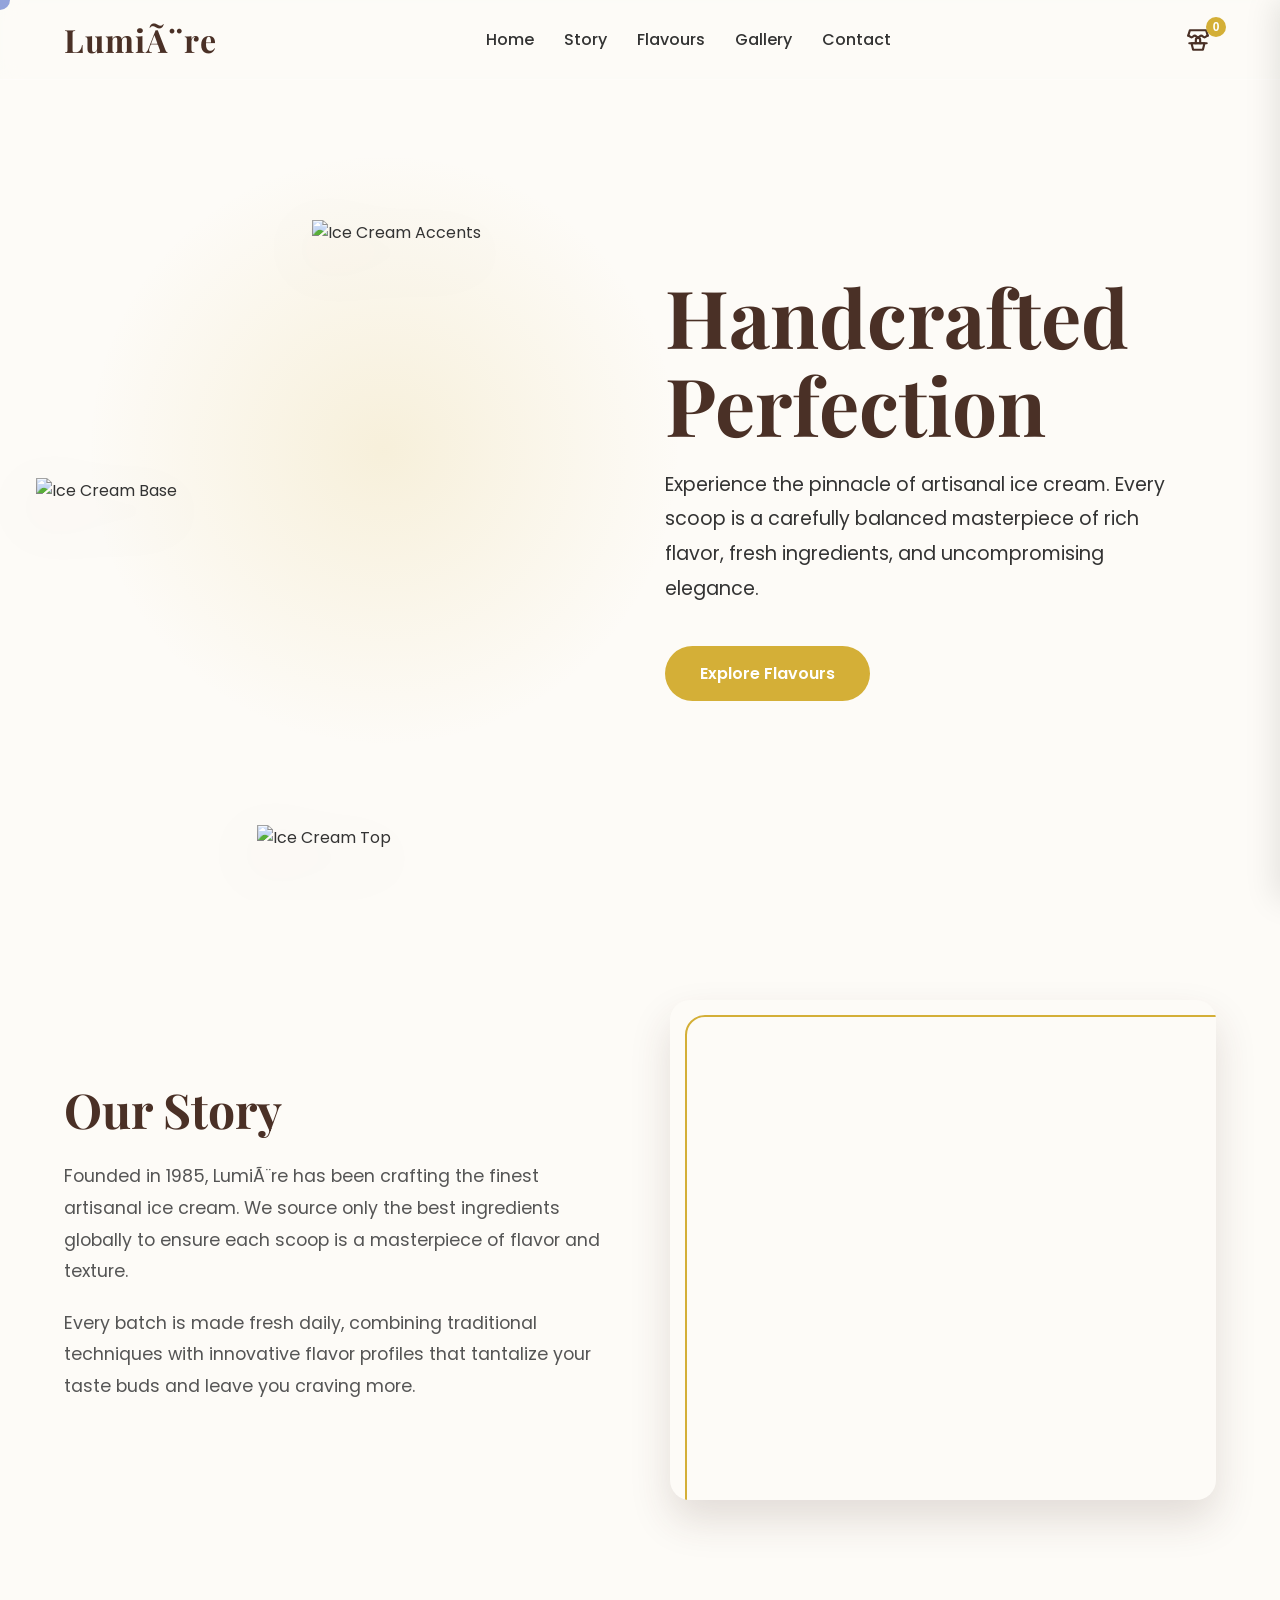
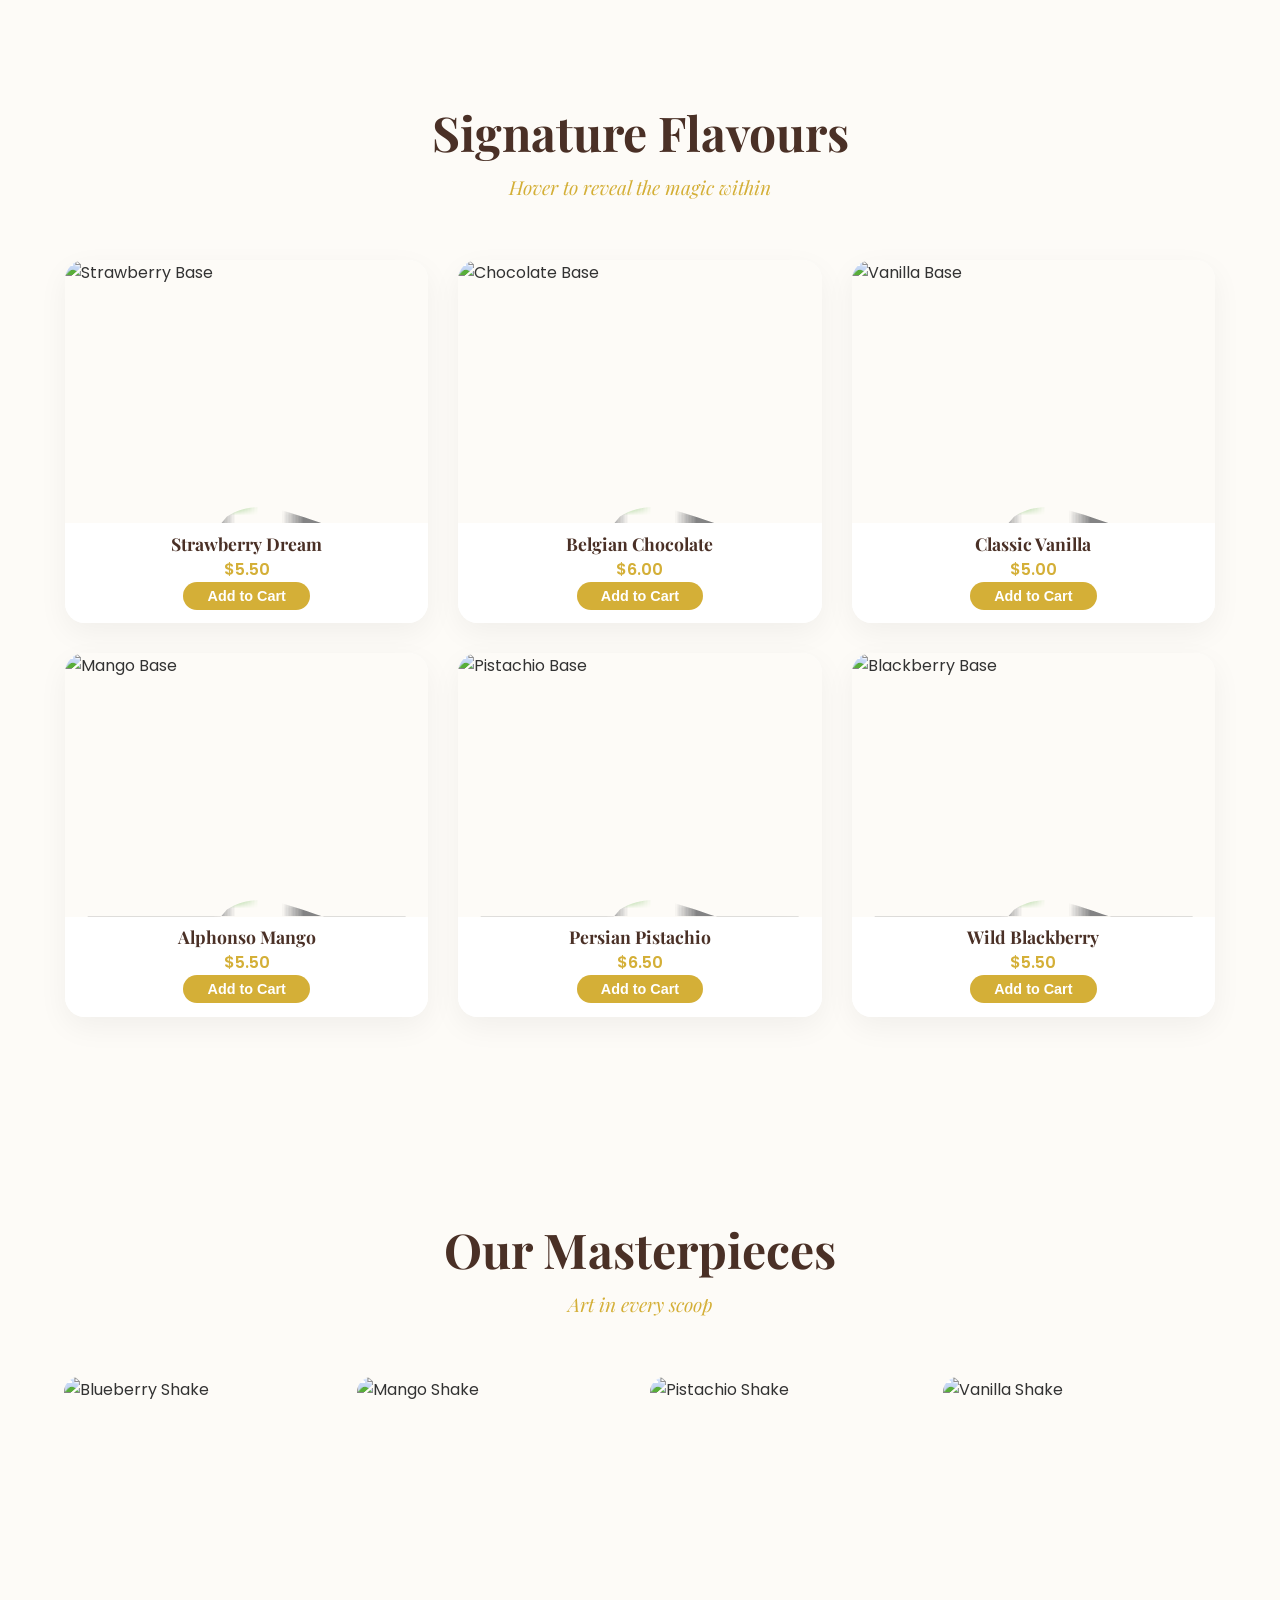
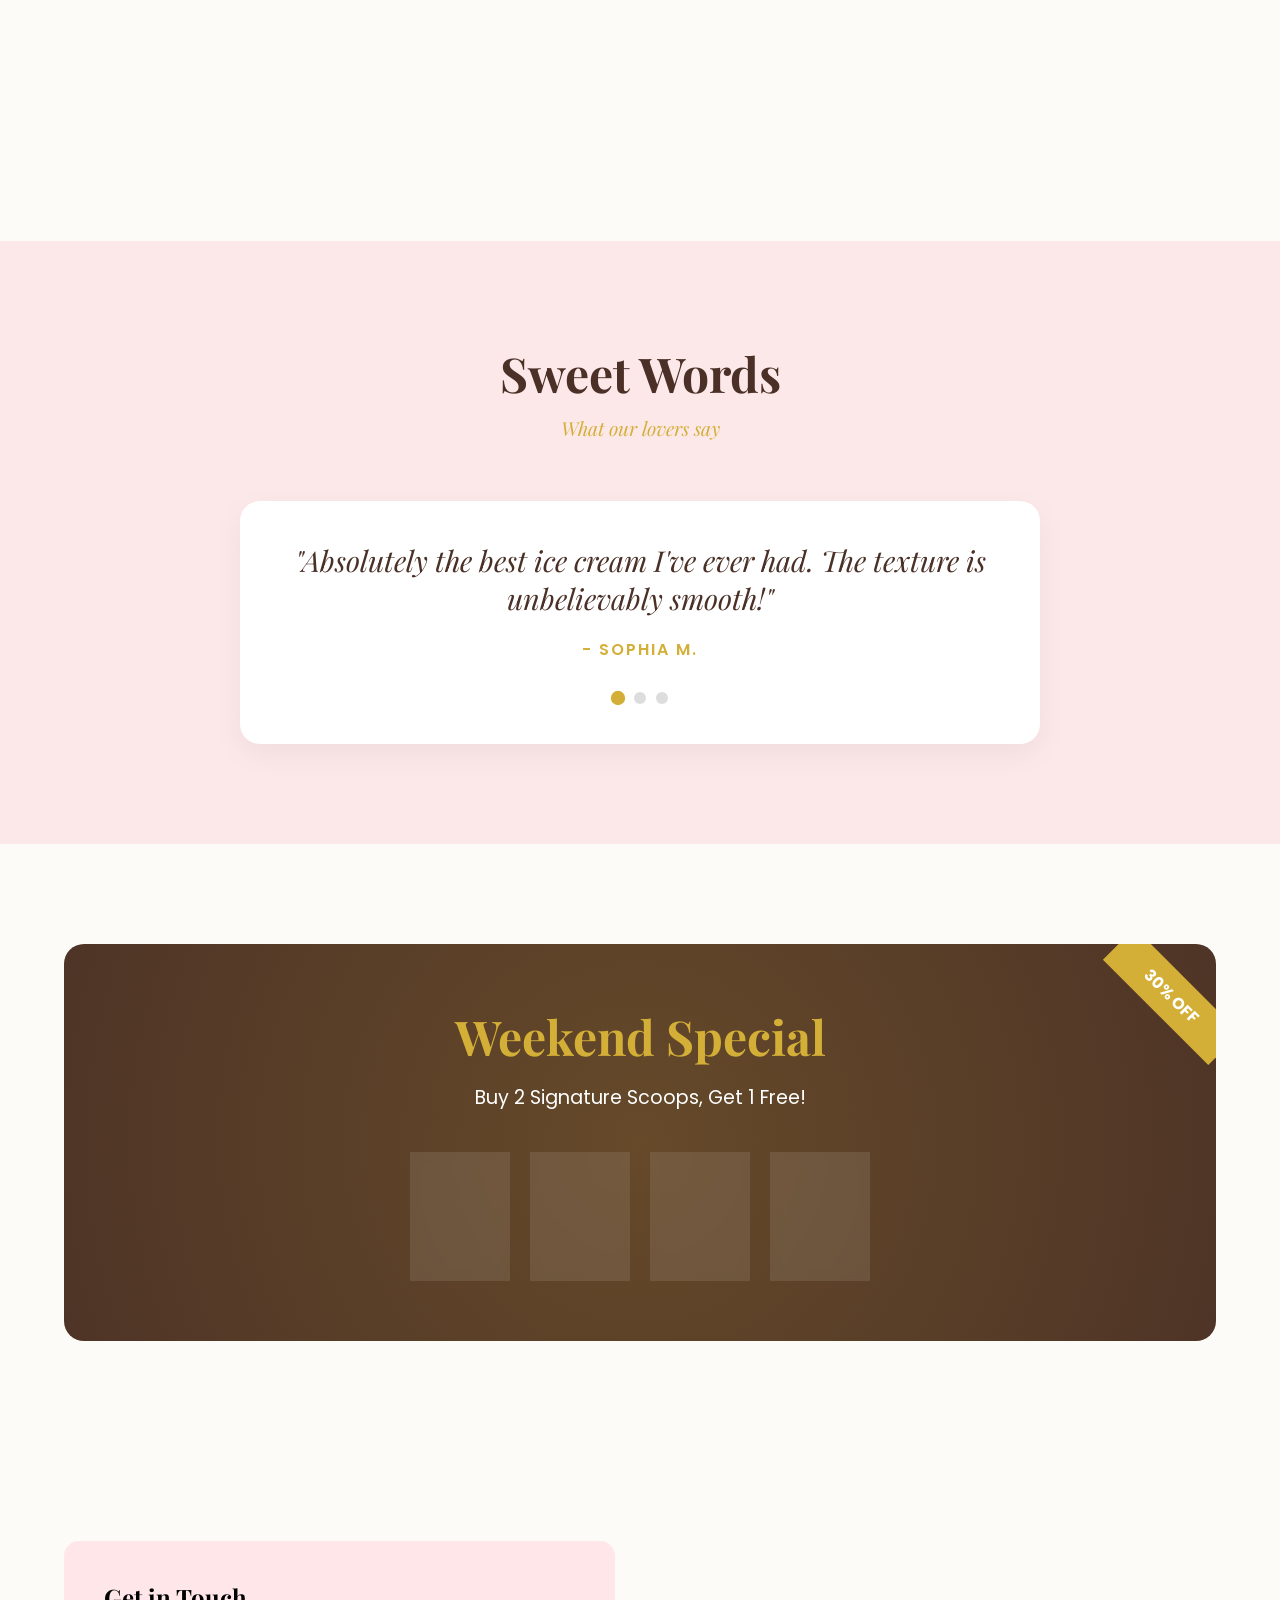
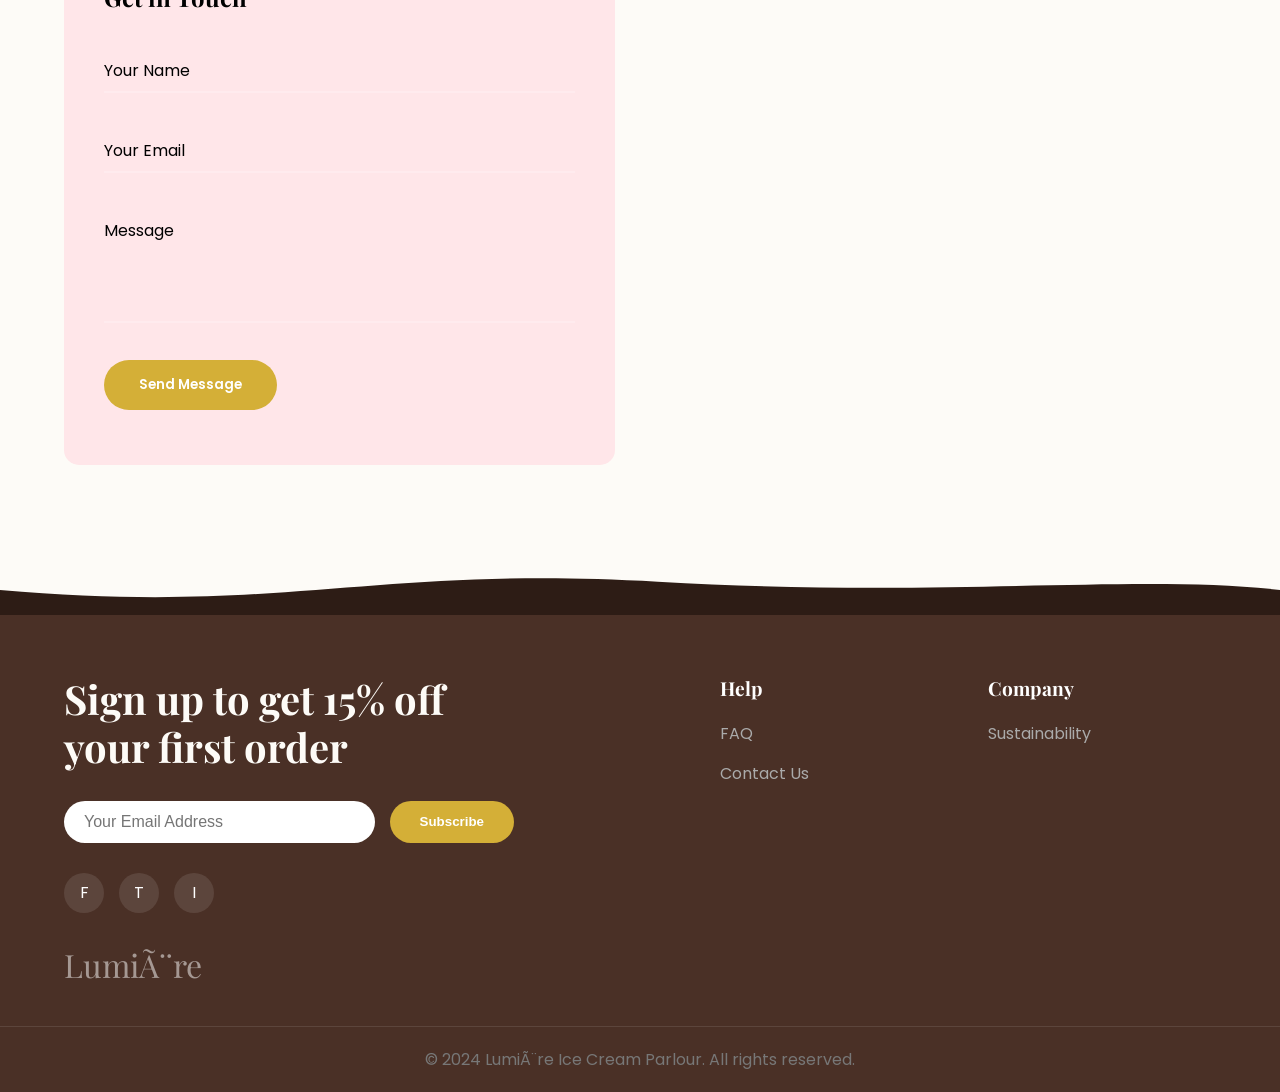
==== index.html @ 31ab2af2 "Initial commit" ====
<!DOCTYPE html>
<html lang="en">
<head>
    <meta charset="UTF-8">
    <meta name="viewport" content="width=device-width, initial-scale=1.0">
    <title>LumiÃ¨re | Premium Ice Cream Parlour</title>
    <meta name="description" content="Experience the luxury of handcrafted artisanal ice cream at LumiÃ¨re.">
    <!-- Google Fonts -->
    <link rel="preconnect" href="https://fonts.googleapis.com">
    <link rel="preconnect" href="https://fonts.gstatic.com" crossorigin>
    <link href="https://fonts.googleapis.com/css2?family=Playfair+Display:ital,wght@0,400;0,600;0,700;1,400&family=Poppins:wght@300;400;500;600&display=swap" rel="stylesheet">
    <!-- Main Stylesheet -->
    <link rel="stylesheet" href="style.css">
    <!-- Favicon -->
    <link rel="icon" type="image/jpeg" href="images/Vanilla_Flavour.jpg">
</head>
<body>
    <!-- Custom Cursor (Optional) -->
    <div id="cursor"></div>

    <!-- Preloader -->
    <div id="preloader">
        <div class="loader-content">
            <div class="scoop"></div>
            <div class="cone"></div>
            <h2 class="loader-text">LumiÃ¨re</h2>
        </div>
    </div>

    <!-- Scroll to Top Button -->
    <button id="scrollToTop" class="scroll-btn" aria-label="Scroll to top">â†‘</button>

    <!-- Navigation -->
    <nav id="navbar" class="glass-nav">
        <div class="nav-container">
            <a href="#" class="logo">LumiÃ¨re</a>
            <ul class="nav-links">
                <li><a href="index.html#hero">Home</a></li>
                <li><a href="index.html#about">Story</a></li>
                <li><a href="index.html#menu">Flavours</a></li>
                <li><a href="index.html#gallery">Gallery</a></li>
                <li><a href="index.html#contact">Contact</a></li>
            </ul>
            <div class="nav-actions">
                <button id="cartToggle" class="cart-btn">
                    <svg viewBox="0 0 24 24" fill="none" stroke="currentColor" stroke-width="2" stroke-linecap="round" stroke-linejoin="round">
                        <path d="M3 8l1.5-5h15l1.5 5"></path>
                        <path d="M3 8c1.5 0 1.5 1.5 3 1.5s1.5-1.5 3-1.5s1.5 1.5 3 1.5s1.5-1.5 3-1.5s1.5 1.5 3 1.5s1.5-1.5 3-1.5"></path>
                        <path d="M6 15h12l-1.5 6H7.5L6 15z"></path>
                        <path d="M4 15h16"></path>
                        <path d="M10 15v-3c0-1.1.9-2 2-2s2 .9 2 2v3"></path>
                    </svg>
                    <span id="cartCount">0</span>
                </button>
            </div>
            
            <div class="menu-toggle" id="mobile-menu">
                <span class="bar"></span>
                <span class="bar"></span>
                <span class="bar"></span>
            </div>
        </div>
    </nav>

    <!-- Hero Section -->
    <section id="hero" class="hero-split">
        <div class="hero-glow"></div>
        <div class="particles" id="particles"></div>
        <div class="container hero-container">
            <!-- Left Side: Visuals -->
            <div class="hero-visuals">
                <img src="images/bg1 (1).png" alt="Ice Cream Base" class="hero-img-1">
                <img src="images/bg6.png" alt="Ice Cream Accents" class="hero-img-2">
                <img src="images/bg5 (1).png" alt="Ice Cream Top" class="hero-img-3">

            </div>
            <!-- Right Side: Content -->
            <div class="hero-content-split">
                <h1 class="animate-text">Handcrafted<br>Perfection</h1>
                <p class="fade-up delay-1">Experience the pinnacle of artisanal ice cream. Every scoop is a carefully balanced masterpiece of rich flavor, fresh ingredients, and uncompromising elegance.</p>
                <a href="#menu" class="btn-primary ripple fade-up delay-2">Explore Flavours</a>
            </div>
        </div>
    </section>

    <!-- About Section -->
    <section id="about" class="section">
        <div class="container about-grid">
            <div class="about-text reveal-fade-up">
                <h2>Our Story</h2>
                <p>Founded in 1985, LumiÃ¨re has been crafting the finest artisanal ice cream. We source only the best ingredients globally to ensure each scoop is a masterpiece of flavor and texture.</p>
                <p>Every batch is made fresh daily, combining traditional techniques with innovative flavor profiles that tantalize your taste buds and leave you craving more.</p>
            </div>
            <div class="about-image-wrapper reveal-slide-right">
                <!-- Using Unsplash for placeholder -->
                <img src="https://images.unsplash.com/photo-1557142046-c704a3adf364?ixlib=rb-4.0.3&auto=format&fit=crop&w=800&q=80" alt="Ice cream making process" class="parallax-img">
            </div>
        </div>
    </section>

    <!-- Flavours/Menu Section -->
    <section id="menu" class="section bg-cream">
        <div class="container">
            <div class="section-header reveal-fade-up">
                <h2>Signature Flavours</h2>
                <p>Hover to reveal the magic within</p>
            </div>
            
            <div class="flavour-grid">
                <!-- Card 1 -->
                <div class="flavour-card reveal-fade-up" id="card1">
                    <div class="card-images">
                        <img src="images/strawberry_flavour.jpg" alt="Strawberry Base" class="img-base">
                        <div class="wave-layer">
                            <svg viewBox="0 0 314 314" preserveAspectRatio="none" xmlns="http://www.w3.org/2000/svg">
                                <defs>
                                    <clipPath id="waveClip1" clipPathUnits="userSpaceOnUse">
                                        <path class="wave-path"></path>
                                    </clipPath>
                                </defs>
                                <image href="images/strawberry_flavour_1.jpg" x="0" y="0" width="314" height="314" preserveAspectRatio="xMidYMid meet" clip-path="url(#waveClip1)" class="wave-image" />
                            </svg>
                        </div>
                    </div>
                    <div class="card-info">
                        <h3>Strawberry Dream</h3>
                        <span class="price">$5.50</span>
                        <button class="btn-cart add-to-cart-btn" data-name="Strawberry Dream" data-price="5.50" data-img="images/strawberry_flavour.jpg">Add to Cart</button>
                    </div>
                </div>

                <!-- Card 2 -->
                <div class="flavour-card reveal-fade-up delay-1" id="card2">
                    <div class="card-images">
                        <img src="images/chocolate_flavour.jpg" alt="Chocolate Base" class="img-base">
                        <div class="wave-layer">
                            <svg viewBox="0 0 314 314" preserveAspectRatio="none" xmlns="http://www.w3.org/2000/svg">
                                <defs>
                                    <clipPath id="waveClip2" clipPathUnits="userSpaceOnUse">
                                        <path class="wave-path"></path>
                                    </clipPath>
                                </defs>
                                <image href="images/chocolate_flavour_1.jpg" x="0" y="0" width="314" height="314" preserveAspectRatio="xMidYMid meet" clip-path="url(#waveClip2)" class="wave-image" />
                            </svg>
                        </div>
                    </div>
                    <div class="card-info">
                        <h3>Belgian Chocolate</h3>
                        <span class="price">$6.00</span>
                        <button class="btn-cart add-to-cart-btn" data-name="Belgian Chocolate" data-price="6.00" data-img="images/chocolate_flavour.jpg">Add to Cart</button>
                    </div>
                </div>

                <!-- Card 3 -->
                <div class="flavour-card reveal-fade-up delay-2" id="card3">
                    <div class="card-images">
                        <img src="images/vanilla_flavour.jpg" alt="Vanilla Base" class="img-base">
                        <div class="wave-layer">
                            <svg viewBox="0 0 314 314" preserveAspectRatio="none" xmlns="http://www.w3.org/2000/svg">
                                <defs>
                                    <clipPath id="waveClip3" clipPathUnits="userSpaceOnUse">
                                        <path class="wave-path"></path>
                                    </clipPath>
                                </defs>
                                <image href="images/vanilla_flavour_1.jpg" x="0" y="0" width="314" height="314" preserveAspectRatio="xMidYMid meet" clip-path="url(#waveClip3)" class="wave-image" />
                            </svg>
                        </div>
                    </div>
                    <div class="card-info">
                        <h3>Classic Vanilla</h3>
                        <span class="price">$5.00</span>
                        <button class="btn-cart add-to-cart-btn" data-name="Classic Vanilla" data-price="5.00" data-img="images/vanilla_flavour.jpg">Add to Cart</button>
                    </div>
                </div>

                <!-- Card 4 -->
                <div class="flavour-card reveal-fade-up" id="card4">
                    <div class="card-images">
                        <img src="images/mango_flavour.jpg" alt="Mango Base" class="img-base">
                        <div class="wave-layer">
                            <svg viewBox="0 0 314 314" preserveAspectRatio="none" xmlns="http://www.w3.org/2000/svg">
                                <defs>
                                    <clipPath id="waveClip4" clipPathUnits="userSpaceOnUse">
                                        <path class="wave-path"></path>
                                    </clipPath>
                                </defs>
                                <image href="images/Mango Flavour_1.jpg" x="0" y="0" width="314" height="314" preserveAspectRatio="xMidYMid meet" clip-path="url(#waveClip4)" class="wave-image" />
                            </svg>
                        </div>
                    </div>
                    <div class="card-info">
                        <h3>Alphonso Mango</h3>
                        <span class="price">$5.50</span>
                        <button class="btn-cart add-to-cart-btn" data-name="Alphonso Mango" data-price="5.50" data-img="images/mango_flavour.jpg">Add to Cart</button>
                    </div>
                </div>

                <!-- Card 5 -->
                <div class="flavour-card reveal-fade-up delay-1" id="card5">
                    <div class="card-images">
                        <img src="images/pista_flavour.jpg" alt="Pistachio Base" class="img-base">
                        <div class="wave-layer">
                            <svg viewBox="0 0 314 314" preserveAspectRatio="none" xmlns="http://www.w3.org/2000/svg">
                                <defs>
                                    <clipPath id="waveClip5" clipPathUnits="userSpaceOnUse">
                                        <path class="wave-path"></path>
                                    </clipPath>
                                </defs>
                                <image href="images/Pista_Flovour_2.jpg" x="0" y="0" width="314" height="314" preserveAspectRatio="xMidYMid meet" clip-path="url(#waveClip5)" class="wave-image" />
                            </svg>
                        </div>
                    </div>
                    <div class="card-info">
                        <h3>Persian Pistachio</h3>
                        <span class="price">$6.50</span>
                        <button class="btn-cart add-to-cart-btn" data-name="Persian Pistachio" data-price="6.50" data-img="Images/Pista_Flavour.jpg">Add to Cart</button>
                    </div>
                </div>

                <!-- Card 6 -->
                <div class="flavour-card reveal-fade-up delay-2" id="card6">
                    <div class="card-images">
                        <img src="images/Blackberry_Flavour.jpg" alt="Blackberry Base" class="img-base">
                        <div class="wave-layer">
                            <svg viewBox="0 0 314 314" preserveAspectRatio="none" xmlns="http://www.w3.org/2000/svg">
                                <defs>
                                    <clipPath id="waveClip6" clipPathUnits="userSpaceOnUse">
                                        <path class="wave-path"></path>
                                    </clipPath>
                                </defs>
                                <image href="images/Blackberry_Flavour_1.jpg" x="0" y="0" width="314" height="314" preserveAspectRatio="xMidYMid meet" clip-path="url(#waveClip6)" class="wave-image" />
                            </svg>
                        </div>
                    </div>
                    <div class="card-info">
                        <h3>Wild Blackberry</h3>
                        <span class="price">$5.50</span>
                        <button class="btn-cart add-to-cart-btn" data-name="Wild Blackberry" data-price="5.50" data-img="Images/Blackberry_Flavour.jpg">Add to Cart</button>
                    </div>
                </div>
            </div>
        </div>
    </section>

    <!-- Gallery Section -->
    <section id="gallery" class="section">
        <div class="container">
            <div class="section-header reveal-fade-up">
                <h2>Our Masterpieces</h2>
                <p>Art in every scoop</p>
            </div>
            <div class="gallery-masonry">
                <div class="gallery-item reveal-scale">
                    <img src="images/blueberry_shake.jpg" alt="Blueberry Shake">
                    <div class="overlay"><span>Blueberry Shake</span></div>
                </div>
                <div class="gallery-item reveal-scale delay-1">
                    <img src="images/mamngo_shake.jpg" alt="Mango Shake">
                    <div class="overlay"><span>Mango Shake</span></div>
                </div>
                <div class="gallery-item reveal-scale delay-2">
                    <img src="images/pista_shake.jpg" alt="Pistachio Shake">
                    <div class="overlay"><span>Pistachio Shake</span></div>
                </div>
                <div class="gallery-item reveal-scale">
                    <img src="images/vanilla_shake.jpg" alt="Vanilla Shake">
                    <div class="overlay"><span>Vanilla Shake</span></div>
                </div>
            </div>
        </div>
    </section>

    <!-- Testimonials Section -->
    <section id="testimonials" class="section bg-pink">
        <div class="container">
            <div class="section-header reveal-fade-up">
                <h2>Sweet Words</h2>
                <p>What our lovers say</p>
            </div>
            <div class="carousel-container reveal-fade-up">
                <div class="carousel-slide active">
                    <p class="quote">"Absolutely the best ice cream I've ever had. The texture is unbelievably smooth!"</p>
                    <span class="author">- Sophia M.</span>
                </div>
                <div class="carousel-slide">
                    <p class="quote">"The liquid wave effect on their flavors is just a hint of the magic in their taste."</p>
                    <span class="author">- James D.</span>
                </div>
                <div class="carousel-slide">
                    <p class="quote">"A luxurious experience from start to finish. Highly recommend the Belgian Chocolate."</p>
                    <span class="author">- Emily R.</span>
                </div>
                <!-- Carousel dots -->
                <div class="carousel-dots">
                    <span class="dot active" data-index="0"></span>
                    <span class="dot" data-index="1"></span>
                    <span class="dot" data-index="2"></span>
                </div>
            </div>
        </div>
    </section>

    <!-- Special Offers Section -->
    <section id="offers" class="section">
        <div class="container">
            <div class="offer-box reveal-scale">
                <div class="offer-content">
                    <h2>Weekend Special</h2>
                    <p>Buy 2 Signature Scoops, Get 1 Free!</p>
                    <div class="countdown" id="countdown">
                        <div class="time-box">
                            <span id="days">00</span>
                            <small>Days</small>
                        </div>
                        <div class="time-box">
                            <span id="hours">00</span>
                            <small>Hours</small>
                        </div>
                        <div class="time-box">
                            <span id="mins">00</span>
                            <small>Mins</small>
                        </div>
                        <div class="time-box">
                            <span id="secs">00</span>
                            <small>Secs</small>
                        </div>
                    </div>
                </div>
                <div class="offer-badge">
                    <span>30% OFF</span>
                </div>
            </div>
        </div>
    </section>

    <!-- Location / Contact Section -->
    <section id="contact" class="section bg-cream">
        <div class="container contact-grid">
            <div class="contact-form-wrapper reveal-slide-right">
                <h2>Get in Touch</h2>
                <form id="contactForm">
                    <div class="input-group">
                        <input type="text" id="name" required>
                        <label for="name">Your Name</label>
                    </div>
                    <div class="input-group">
                        <input type="email" id="email" required>
                        <label for="email">Your Email</label>
                    </div>
                    <div class="input-group">
                        <textarea id="message" required></textarea>
                        <label for="message">Message</label>
                    </div>
                    <button type="submit" class="btn-primary ripple">Send Message</button>
                    <p id="formMessage" class="form-msg"></p>
                </form>
            </div>
            <div class="map-wrapper reveal-slide-left">
                <iframe src="https://www.google.com/maps/embed?pb=!1m18!1m12!1m3!1d193595.15830869428!2d-74.119763973046!3d40.69766374874431!2m3!1f0!2f0!3f0!3m2!1i1024!2i768!4f13.1!3m3!1m2!1s0x89c24fa5d33f083b%3A0xc80b8f06e177fe62!2sNew%20York%2C%20NY%2C%20USA!5e0!3m2!1sen!2s!4v1680000000000!5m2!1sen!2s" width="100%" height="100%" style="border:0;" allowfullscreen="" loading="lazy" referrerpolicy="no-referrer-when-downgrade"></iframe>
            </div>
        </div>
    </section>

    <!-- Footer -->
    <footer class="bg-dark new-footer">
        <!-- SVG Wave -->
        <svg class="footer-wave" viewBox="0 0 1440 120" preserveAspectRatio="none">
            <path d="M0,60 C320,120 420,0 740,40 C1060,80 1280,20 1440,60 L1440,120 L0,120 Z" fill="#2d1c15"></path>
        </svg>
        <div class="container footer-grid-new">
            <div class="footer-left">
                <h2>Sign up to get 15% off<br>your first order</h2>
                <form class="footer-newsletter-new">
                    <input type="email" placeholder="Your Email Address" required>
                    <button type="submit">Subscribe</button>
                </form>
                <div class="social-icons">
                    <a href="#" class="social-icon">F</a>
                    <a href="#" class="social-icon">T</a>
                    <a href="#" class="social-icon">I</a>
                </div>
                <div class="brand-logo-footer">LumiÃ¨re</div>
            </div>
            
            <div class="footer-right">
                <div class="footer-links-col">
                    <h3>Help</h3>
                    <ul>
                        <li><a href="faq.html">FAQ</a></li>
                        <li><a href="index.html#contact">Contact Us</a></li>
                    </ul>
                </div>
                <div class="footer-links-col">
                    <h3>Company</h3>
                    <ul>
                        <li><a href="sustainability.html">Sustainability</a></li>

                    </ul>
                </div>
            </div>
        </div>
        <div class="footer-bottom">
            <p>&copy; 2024 LumiÃ¨re Ice Cream Parlour. All rights reserved.</p>
        </div>
    </footer>

    <!-- Slide-Out Cart -->
    <div class="cart-overlay" id="cartOverlay"></div>
    <div class="cart-sidebar" id="cartSidebar">
        <div class="cart-header">
            <h2>Your Cart</h2>
            <button class="close-cart" id="closeCart">&times;</button>
        </div>
        <div class="cart-items" id="cartItems">
            <!-- Items injected by JS -->
        </div>
        <div class="cart-footer">
            <div class="cart-total">Total: $<span id="cartTotal">0.00</span></div>
            <a href="#" class="btn-checkout-full">Proceed to Checkout</a>
        </div>
    </div>

    <!-- Main Script -->
    <script src="script.js"></script>
</body>
</html>
---- style.css ----
/* === CSS Variables (Theme) === */
:root {
    --primary: #FDFBF7; /* Pastel cream */
    --secondary: #FDE8E9; /* Soft pink */
    --accent: #D4AF37; /* Gold */
    --dark: #4A3026; /* Chocolate brown */
    --dark-light: #5C3D31;
    --text: #333333;
    
    --font-heading: 'Playfair Display', serif;
    --font-body: 'Poppins', sans-serif;
    
    --nav-height: 80px;
    --transition: all 0.3s cubic-bezier(0.25, 0.8, 0.25, 1);
    
    /* Liquid Wave Mask Image */
    --wave-mask: url('data:image/svg+xml;utf8,<svg viewBox="0 0 1000 2000" xmlns="http://www.w3.org/2000/svg"><path d="M0,2000 L1000,2000 L1000,1000 C 750,900 750,1100 500,1000 C 250,900 250,1100 0,1000 Z" fill="black"/></svg>');
}

/* === Reset & Base === */
* {
    margin: 0;
    padding: 0;
    box-sizing: border-box;
    cursor: none; /* For custom cursor */
}

html {
    scroll-behavior: smooth;
    font-size: 16px;
}

body {
    font-family: var(--font-body);
    color: var(--text);
    background-color: var(--primary);
    overflow-x: hidden;
}

h1, h2, h3, h4, h5, h6 {
    font-family: var(--font-heading);
    color: var(--dark);
    font-weight: 700;
}

a {
    text-decoration: none;
    color: inherit;
}

ul {
    list-style: none;
}

img {
    max-width: 100%;
    display: block;
}

.container {
    width: 90%;
    max-width: 1200px;
    margin: 0 auto;
}

.section {
    padding: 100px 0;
}

.bg-cream { background-color: var(--primary); }
.bg-pink { background-color: var(--secondary); }
.bg-dark { background-color: var(--dark); }
.text-light { color: var(--primary); }
.text-light h2, .text-light p { color: var(--primary); }

/* === Custom Cursor === */
#cursor {
    position: fixed;
    top: 0; left: 0;
    width: 20px; height: 20px;
    background-color: rgba(212, 175, 55, 0.5); /* Gold transparent */
    border-radius: 50%;
    pointer-events: none;
    transform: translate(-50%, -50%);
    z-index: 9999;
    transition: width 0.2s, height 0.2s, background-color 0.2s;
    mix-blend-mode: difference;
}
#cursor.hovered {
    width: 50px;
    height: 50px;
    background-color: rgba(253, 251, 247, 0.8);
}

/* === Preloader === */
#preloader {
    position: fixed;
    top: 0; left: 0;
    width: 100%; height: 100%;
    background-color: var(--primary);
    z-index: 10000;
    display: flex;
    justify-content: center;
    align-items: center;
    transition: opacity 0.6s ease;
}
.loader-content { text-align: center; }
.scoop {
    width: 60px; height: 60px;
    background: var(--secondary);
    border-radius: 50%;
    margin: 0 auto;
    animation: bounce 1s infinite alternate cubic-bezier(0.5, 0.05, 1, 0.5);
}
.cone {
    width: 0; height: 0;
    border-left: 30px solid transparent;
    border-right: 30px solid transparent;
    border-top: 60px solid var(--accent);
    margin: -10px auto 20px auto;
}
.loader-text {
    font-size: 2rem;
    color: var(--dark);
    letter-spacing: 2px;
}
@keyframes bounce {
    from { transform: translateY(0); }
    to { transform: translateY(-30px); }
}

/* === Navbar === */
.glass-nav {
    position: fixed;
    top: 0; left: 0; width: 100%;
    height: var(--nav-height);
    background: rgba(253, 251, 247, 0.7);
    backdrop-filter: blur(10px);
    -webkit-backdrop-filter: blur(10px);
    border-bottom: 1px solid rgba(255,255,255,0.3);
    z-index: 1000;
    transition: height 0.4s ease, background 0.4s ease;
}
.glass-nav.scrolled {
    height: 60px;
    background: rgba(253, 251, 247, 0.95);
    box-shadow: 0 5px 20px rgba(0,0,0,0.05);
}
.nav-container {
    width: 90%; max-width: 1200px; margin: 0 auto;
    display: flex; justify-content: space-between; align-items: center;
    height: 100%;
}
.logo {
    font-family: var(--font-heading);
    font-size: 2rem;
    font-weight: 700;
    color: var(--dark);
    letter-spacing: 1px;
}
.nav-links {
    display: flex; gap: 30px;
}
.nav-links li a {
    font-size: 1rem;
    font-weight: 500;
    position: relative;
    padding-bottom: 5px;
}
.nav-links li a::after {
    content: '';
    position: absolute;
    bottom: 0; left: 0; width: 0%; height: 2px;
    background-color: var(--accent);
    transition: width 0.3s ease;
}
.nav-links li a:hover::after { width: 100%; }

/* Mobile Menu */
.menu-toggle { display: none; flex-direction: column; gap: 5px; cursor: pointer; }
.menu-toggle .bar { width: 25px; height: 3px; background: var(--dark); transition: 0.3s; }

/* === Scroll To Top === */
.scroll-btn {
    position: fixed; bottom: 30px; right: 30px;
    width: 50px; height: 50px;
    border-radius: 50%;
    background: var(--accent);
    color: white;
    border: none; font-size: 1.5rem;
    box-shadow: 0 4px 15px rgba(0,0,0,0.2);
    z-index: 999;
    opacity: 0; pointer-events: none;
    transform: translateY(20px);
    transition: var(--transition);
}
.scroll-btn.visible {
    opacity: 1; pointer-events: auto; transform: translateY(0);
}
.scroll-btn:hover { background: var(--dark); transform: translateY(-5px); }

/* === Button === */
.btn-primary {
    display: inline-block;
    padding: 15px 35px;
    background-color: var(--accent);
    color: #fff;
    font-weight: 600;
    border-radius: 30px;
    position: relative;
    overflow: hidden;
    transition: background 0.3s ease;
    border: none;
    font-family: var(--font-body);
}
.btn-primary:hover { background-color: var(--dark); }
.ripple {
    position: relative; overflow: hidden;
}
.ripple::after {
    content: "";
    display: block; position: absolute;
    width: 100%; height: 100%; top: 0; left: 0;
    pointer-events: none;
    background-image: radial-gradient(circle, #fff 10%, transparent 10.01%);
    background-repeat: no-repeat;
    background-position: 50%;
    transform: scale(10, 10);
    opacity: 0;
    transition: transform .5s, opacity 1s;
}
.ripple:active::after { transform: scale(0, 0); opacity: .3; transition: 0s; }

/* === Hero Split Section === */
.hero-split {
    min-height: 100vh;
    display: flex;
    align-items: center;
    position: relative;
    background: var(--primary);
    overflow: hidden;
    padding-top: var(--nav-height);
}
.hero-glow {
    position: absolute;
    top: 50%; left: 30%;
    width: 600px; height: 600px;
    background: radial-gradient(circle, rgba(212, 175, 55, 0.15) 0%, transparent 70%);
    transform: translate(-50%, -50%);
    z-index: 1;
    pointer-events: none;
}
.hero-container {
    display: grid;
    grid-template-columns: 1fr 1fr;
    gap: 50px;
    align-items: center;
    position: relative;
    z-index: 3;
}
.hero-visuals {
    position: relative;
    height: 600px;
    display: flex;
    align-items: center;
    justify-content: center;
}
.hero-img-1, .hero-img-2, .hero-img-3 {
    position: absolute;
    max-width: 100%;
    max-height: 100%;
    object-fit: contain;
    filter: drop-shadow(0 20px 30px rgba(74, 48, 38, 0.15));
}
.hero-img-1 {
    width: 60%;
    left: -5%;
    z-index: 2;
    animation: slide-in-left 1.5s cubic-bezier(0.2, 0.8, 0.2, 1) forwards;
}
.hero-img-2 {
    width: 50%;
    right: 5%;
    top: 5%;
    z-index: 1;
    animation: slide-in-right 1.5s cubic-bezier(0.2, 0.8, 0.2, 1) forwards;
}
.hero-img-3 {
    width: 45%;
    left: 35%;
    bottom: -10%;
    z-index: 3;
    animation: slide-in-bottom 1.5s cubic-bezier(0.2, 0.8, 0.2, 1) forwards;
}
.hero-badge {
    position: absolute;
    bottom: 50px;
    right: 50px;
    width: 140px;
    height: 140px;
    z-index: 4;
    animation: rotate-badge 15s linear infinite;
}
.hero-content-split {
    max-width: 600px;
    padding-right: 20px;
}
.hero-content-split h1 {
    font-size: 5rem;
    color: var(--dark);
    line-height: 1.1;
    margin-bottom: 20px;
}
.hero-content-split p {
    font-size: 1.2rem;
    color: var(--text);
    margin-bottom: 40px;
    line-height: 1.8;
}
@keyframes slide-in-left {
    from { opacity: 0; transform: translateX(-100px); }
    to { opacity: 1; transform: translateX(0); }
}
@keyframes slide-in-right {
    from { opacity: 0; transform: translateX(100px); }
    to { opacity: 1; transform: translateX(0); }
}
@keyframes slide-in-bottom {
    from { opacity: 0; transform: translateY(100px); }
    to { opacity: 1; transform: translateY(0); }
}
@keyframes rotate-badge {
    from { transform: rotate(0deg); }
    to { transform: rotate(360deg); }
}

/* === About Section === */
.about-grid {
    display: grid;
    grid-template-columns: 1fr 1fr;
    gap: 60px;
    align-items: center;
}
.about-image-wrapper {
    position: relative;
    border-radius: 20px;
    overflow: hidden;
    box-shadow: 0 20px 40px rgba(74,48,38,0.15);
}
.about-image-wrapper::after {
    content: ''; position: absolute; top: 0; left: 0; width: 100%; height: 100%;
    border: 2px solid var(--accent); border-radius: 20px;
    transform: translate(15px, 15px); pointer-events: none;
    z-index: -1;
}
.parallax-img {
    width: 100%; height: 500px; object-fit: cover;
    transition: transform 0.5s ease-out;
}
.about-text h2 {
    font-size: 3rem; margin-bottom: 20px; color: var(--dark);
}
.about-text p {
    font-size: 1.1rem; line-height: 1.8; margin-bottom: 20px; color: #555;
}

/* === Section Header === */
.section-header {
    text-align: center; margin-bottom: 60px;
}
.section-header h2 { font-size: 3rem; margin-bottom: 10px; }
.section-header p { font-size: 1.2rem; color: var(--accent); font-family: var(--font-heading); font-style: italic; }

/* === FLAVOURS CARDS (THE WAVE EFFECT) === */
.flavour-grid {
    display: grid;
    grid-template-columns: repeat(3, 1fr);
    gap: 30px;
    max-width: 1150px;
    margin: 0 auto;
}
.flavour-card {
    background: #fff;
    border-radius: 20px;
    overflow: hidden;
    box-shadow: 0 10px 30px rgba(0,0,0,0.05);
    transition: var(--transition);
    position: relative;
    cursor: pointer;
    aspect-ratio: 1 / 1;
    display: flex;
    flex-direction: column;
}
.flavour-card:hover, .flavour-card.wave-active {
    transform: translateY(-10px);
    box-shadow: 0 20px 40px rgba(0,0,0,0.12);
}
.card-images {
    position: relative;
    width: 100%; 
    flex: 1;
    overflow: hidden;
    background: #fdfbf7; /* Optional: matches cream background so there's no harsh borders if image doesn't fill completely */
}
.img-base, .img-hover {
    width: 100%; height: 100%;
    object-fit: contain;
    position: absolute;
    top: 0; left: 0;
    transition: opacity 0.8s ease;
}
.flavour-card:hover .img-base, .flavour-card.wave-active .img-base {
    opacity: 0;
}
.wave-layer {
    position: absolute;
    inset: 0;
    z-index: 2;
    pointer-events: none;
}
.wave-layer svg {
    width: 100%;
    height: 100%;
    display: block;
}
.wave-image {
    width: 314px;
    height: 314px;
    display: block;
}

/* Shimmer overlay */
.shimmer {
    position: absolute; top: 0; left: -100%; width: 50%; height: 100%;
    background: linear-gradient(to right, transparent, rgba(255,255,255,0.4), transparent);
    transform: skewX(-20deg);
    z-index: 3;
}
.flavour-card:hover .shimmer, .flavour-card.wave-active .shimmer {
    animation: shimmer-slide 1s ease-in-out forwards;
}
@keyframes shimmer-slide {
    0% { left: -100%; }
    100% { left: 200%; }
}

.card-info {
    padding: 10px; text-align: center;
    position: relative; z-index: 4;
    background: #fff;
    height: 100px;
    display: flex;
    flex-direction: column;
    justify-content: center;
    align-items: center;
}
.card-info h3 { 
    font-size: 1.1rem; 
    margin-bottom: 2px; 
}
.card-info .price {
    font-size: 1rem; color: var(--accent); font-weight: 600;
    display: inline-block;
    margin-bottom: 5px;
}
.card-info .btn-cart {
    width: fit-content;
    padding: 6px 24px;
    margin: 0 auto;
    font-size: 0.9rem;
    transform: translateY(-5px);
}

/* === Gallery Section === */
.gallery-masonry {
    display: grid;
    grid-template-columns: repeat(4, 1fr);
    gap: 20px;
}
.gallery-item {
    position: relative; overflow: hidden; border-radius: 15px;
    aspect-ratio: 3 / 4;
}
.gallery-item img {
    width: 100%; height: 100%; object-fit: cover;
    transition: transform 0.6s ease;
}
.gallery-item .overlay {
    position: absolute; top: 0; left: 0; width: 100%; height: 100%;
    background: rgba(74, 48, 38, 0.6);
    display: flex; justify-content: center; align-items: center;
    opacity: 0; transition: var(--transition);
}
.gallery-item .overlay span {
    color: #fff; font-family: var(--font-heading); font-size: 1.5rem;
    transform: translateY(20px); transition: var(--transition);
}
.gallery-item:hover img { transform: scale(1.1); }
.gallery-item:hover .overlay { opacity: 1; }
.gallery-item:hover .overlay span { transform: translateY(0); }

/* === Testimonials Carousel === */
.carousel-container {
    position: relative;
    max-width: 800px;
    margin: 0 auto;
    text-align: center;
    padding: 40px;
    background: #fff;
    border-radius: 20px;
    box-shadow: 0 10px 30px rgba(0,0,0,0.05);
}
.carousel-slide {
    display: none;
    animation: fade-in 0.8s;
}
.carousel-slide.active { display: block; }
@keyframes fade-in {
    from { opacity: 0; transform: translateX(20px); }
    to { opacity: 1; transform: translateX(0); }
}
.carousel-slide .quote {
    font-size: 1.8rem; font-family: var(--font-heading); font-style: italic;
    color: var(--dark); margin-bottom: 20px;
}
.carousel-slide .author {
    font-size: 1rem; color: var(--accent); font-weight: 600; text-transform: uppercase; letter-spacing: 2px;
}
.carousel-dots {
    margin-top: 30px; display: flex; justify-content: center; gap: 10px;
}
.carousel-dots .dot {
    width: 12px; height: 12px; border-radius: 50%;
    background: #ddd; cursor: pointer; transition: 0.3s;
}
.carousel-dots .dot.active { background: var(--accent); transform: scale(1.2); }

/* === Special Offers (Countdown) === */
.offer-box {
    background: var(--dark);
    color: #fff;
    padding: 60px;
    border-radius: 20px;
    text-align: center;
    position: relative;
    overflow: hidden;
}
.offer-box::before {
    content: ''; position: absolute; top: -50%; left: -50%;
    width: 200%; height: 200%;
    background: radial-gradient(circle, rgba(212,175,55,0.2) 0%, transparent 60%);
    z-index: 0;
}
.offer-content { position: relative; z-index: 1; }
.offer-content h2 { color: var(--accent); font-size: 3rem; margin-bottom: 15px; }
.offer-content p { font-size: 1.2rem; margin-bottom: 40px; }
.countdown {
    display: flex; justify-content: center; gap: 20px; flex-wrap: wrap;
}
.time-box {
    background: rgba(255,255,255,0.1); backdrop-filter: blur(5px);
    padding: 20px; border-radius: 15px; min-width: 100px;
}
.time-box span { display: block; font-size: 3rem; font-weight: 700; font-family: var(--font-heading); }
.time-box small { font-size: 0.9rem; text-transform: uppercase; letter-spacing: 1px; color: var(--accent); }
.offer-badge {
    position: absolute; top: 30px; right: -30px;
    background: var(--accent); color: #fff;
    padding: 10px 40px; font-weight: bold; transform: rotate(45deg);
}

/* === Contact Section === */
.contact-grid {
    display: grid; grid-template-columns: 1fr 1fr; gap: 50px;
}
.contact-form-wrapper h2 { color: var(--primary); margin-bottom: 30px; }
.input-group {
    position: relative; margin-bottom: 30px;
}
.input-group input, .input-group textarea {
    width: 100%;
    padding: 15px 0;
    background: transparent;
    border: none;
    border-bottom: 2px solid rgba(255,255,255,0.2);
    color: #fff; font-size: 1rem;
    outline: none; transition: border-color 0.3s;
}
.input-group textarea { height: 120px; resize: none; }
.input-group label {
    position: absolute; top: 15px; left: 0;
    color: rgba(255,255,255,0.5); pointer-events: none;
    transition: 0.3s;
}
.input-group input:focus, .input-group textarea:focus { border-bottom-color: var(--accent); }
.input-group input:focus ~ label, .input-group textarea:focus ~ label,
.input-group input:valid ~ label, .input-group textarea:valid ~ label {
    top: -15px; font-size: 0.8rem; color: var(--accent);
}
.form-msg { margin-top: 15px; font-size: 0.9rem; }
.map-wrapper {
    border-radius: 20px; overflow: hidden; height: 100%; min-height: 400px;
}

/* === Footer === */
.new-footer {
    position: relative;
    padding: 60px 0 20px;
    background: var(--dark);
    color: #fff;
    margin-top: 50px;
}
.footer-wave {
    position: absolute;
    top: -50px;
    left: 0;
    width: 100%;
    height: 50px;
}
.footer-grid-new {
    display: grid;
    grid-template-columns: 1.2fr 1fr;
    gap: 60px;
    padding-bottom: 40px;
}
.footer-left h2 {
    font-size: 2.5rem;
    font-family: var(--font-heading);
    margin-bottom: 30px;
    color: var(--primary);
    line-height: 1.2;
}
.footer-newsletter-new {
    display: flex;
    gap: 15px;
    margin-bottom: 30px;
    max-width: 450px;
}
.footer-newsletter-new input {
    flex: 1;
    padding: 12px 20px;
    border-radius: 30px;
    border: none;
    outline: none;
    font-size: 1rem;
}
.footer-newsletter-new button {
    padding: 12px 30px;
    background: var(--accent);
    color: #fff;
    border: none;
    border-radius: 30px;
    font-weight: bold;
    cursor: pointer;
    transition: 0.3s;
}
.footer-newsletter-new button:hover {
    background: #fff;
    color: var(--dark);
}
.social-icons {
    display: flex;
    gap: 15px;
    margin-bottom: 30px;
}
.social-icon {
    width: 40px; height: 40px; border-radius: 50%;
    background: rgba(255,255,255,0.1); display: flex; justify-content: center; align-items: center;
    transition: 0.3s; color: #fff; text-decoration: none;
}
.social-icon:hover { background: var(--accent); transform: translateY(-5px); box-shadow: 0 0 15px var(--accent); }
.brand-logo-footer {
    font-family: var(--font-heading);
    font-size: 2rem;
    color: rgba(255,255,255,0.5);
    margin-top: 20px;
}
.footer-right {
    display: grid;
    grid-template-columns: 1fr 1fr;
    gap: 40px;
}
.footer-links-col h3 {
    color: #fff; font-size: 1.2rem; margin-bottom: 20px;
}
.footer-links-col ul { list-style: none; padding: 0; }
.footer-links-col ul li { margin-bottom: 15px; }
.footer-links-col ul li a {
    color: #aaa; text-decoration: none; transition: 0.3s; font-size: 1rem;
}
.footer-links-col ul li a:hover { color: var(--accent); }

.footer-bottom { text-align: center; border-top: 1px solid rgba(255,255,255,0.1); padding-top: 20px; color: #777; }

/* === Button Cart === */
.btn-cart {
    display: block;
    width: 90%;
    margin: 10px auto 0;
    padding: 10px 20px;
    background: var(--accent);
    color: #fff;
    text-decoration: none;
    border-radius: 30px;
    font-size: 0.95rem;
    font-weight: bold;
    transition: 0.3s;
    border: none;
    cursor: pointer;
    box-sizing: border-box;
}
.btn-cart:hover { background: var(--dark); transform: translateY(-2px); }

/* === Animations & Utilities === */
.reveal-fade-up { opacity: 0; transform: translateY(50px); transition: 0.8s ease; }
.reveal-slide-right { opacity: 0; transform: translateX(-50px); transition: 0.8s ease; }
.reveal-slide-left { opacity: 0; transform: translateX(50px); transition: 0.8s ease; }
.reveal-scale { opacity: 0; transform: scale(0.9); transition: 0.8s ease; }

.reveal-fade-up.active, .reveal-slide-right.active, .reveal-slide-left.active, .reveal-scale.active {
    opacity: 1; transform: translate(0) scale(1);
}
.delay-1 { transition-delay: 0.2s; }
.delay-2 { transition-delay: 0.4s; }
.animate-text {
    opacity: 0; transform: translateY(20px);
    animation: text-reveal 1s cubic-bezier(0.2, 0.8, 0.2, 1) forwards;
    animation-delay: 1.5s;
}
@keyframes text-reveal {
    to { opacity: 1; transform: translateY(0); }
}

/* === Cart Styles === */
.nav-actions { display: flex; align-items: center; margin-left: 20px; }
.cart-btn {
    background: transparent; border: none; color: var(--dark);
    cursor: pointer; position: relative; padding: 5px;
    display: flex; align-items: center; justify-content: center;
}
.cart-btn svg { width: 26px; height: 26px; }
.cart-btn span {
    position: absolute; top: -5px; right: -10px; background: var(--accent);
    color: #fff; font-size: 0.75rem; font-weight: bold; width: 20px; height: 20px;
    border-radius: 50%; display: flex; justify-content: center; align-items: center;
}
.cart-overlay {
    position: fixed; top: 0; left: 0; width: 100%; height: 100%;
    background: rgba(0,0,0,0.5); z-index: 1000;
    opacity: 0; visibility: hidden; transition: 0.3s;
}
.cart-sidebar {
    position: fixed; top: 0; right: -400px; width: 400px; max-width: 100%; height: 100%;
    background: #fff; z-index: 1001; box-shadow: -5px 0 30px rgba(0,0,0,0.1);
    display: flex; flex-direction: column; transition: right 0.4s cubic-bezier(0.2, 0.8, 0.2, 1);
}
.cart-sidebar.open { right: 0; }
.cart-overlay.open { opacity: 1; visibility: visible; }
.cart-header {
    padding: 20px 30px; border-bottom: 1px solid #eee; display: flex;
    justify-content: space-between; align-items: center;
}
.cart-header h2 { font-size: 1.5rem; color: var(--dark); margin: 0; }
.close-cart { background: transparent; border: none; font-size: 2rem; cursor: pointer; color: #888; }
.cart-items { flex: 1; overflow-y: auto; padding: 20px 30px; }
.cart-item { display: flex; gap: 15px; margin-bottom: 20px; border-bottom: 1px solid #f5f5f5; padding-bottom: 15px; }
.cart-item-img { width: 70px; height: 70px; border-radius: 10px; object-fit: cover; }
.cart-item-info { flex: 1; }
.cart-item-title { font-weight: 600; color: var(--dark); margin-bottom: 5px; font-size: 1rem; }
.cart-item-price { color: var(--accent); font-weight: bold; }
.cart-item-controls { display: flex; align-items: center; gap: 10px; margin-top: 10px; }
.qty-btn { width: 25px; height: 25px; border-radius: 50%; border: 1px solid #ddd; background: #fff; cursor: pointer; }
.cart-footer { padding: 30px; border-top: 1px solid #eee; background: #fafafa; }
.cart-total { font-size: 1.25rem; font-weight: bold; color: var(--dark); margin-bottom: 20px; display: flex; justify-content: space-between; }
.btn-checkout-full { display: block; width: 100%; text-align: center; padding: 15px; background: var(--dark); color: #fff; border-radius: 30px; text-decoration: none; font-weight: bold; transition: 0.3s; }
.btn-checkout-full:hover { background: var(--accent); }

/* === Responsive === */
@media (max-width: 992px) {
    .footer-grid-new { grid-template-columns: 1fr; gap: 40px; }
    .footer-newsletter-new { max-width: 100%; }
    .hero-container { grid-template-columns: 1fr; gap: 30px; text-align: center; }
    .hero-content-split { padding-right: 0; margin: 0 auto; }
    .hero-visuals { height: 400px; }
    .hero-glow { width: 400px; height: 400px; top: 30%; left: 50%; }
    .about-grid, .contact-grid { grid-template-columns: 1fr; }
    .hero-content-split h1 { font-size: 4rem; }
    .flavour-grid { grid-template-columns: repeat(2, 1fr); max-width: 700px; }
    .gallery-masonry { grid-template-columns: repeat(2, 1fr); }
}

@media (max-width: 768px) {
    .nav-links {
        position: fixed; top: var(--nav-height); left: -100%; width: 100%; height: calc(100vh - var(--nav-height));
        background: var(--primary); flex-direction: column; align-items: center; justify-content: center;
        transition: 0.4s;
    }
    .nav-links.active { left: 0; }
    .menu-toggle { display: flex; }
    .menu-toggle.active .bar:nth-child(1) { transform: translateY(8px) rotate(45deg); }
    .menu-toggle.active .bar:nth-child(2) { opacity: 0; }
    .menu-toggle.active .bar:nth-child(3) { transform: translateY(-8px) rotate(-45deg); }
    
    .hero-content-split h1 { font-size: 3rem; }
    .section { padding: 60px 0; }
    
    .time-box { min-width: 70px; padding: 10px; }
    .time-box span { font-size: 2rem; }
    
    .flavour-grid { grid-template-columns: 1fr; max-width: 380px; }
    .gallery-masonry { grid-template-columns: 1fr; max-width: 400px; margin: 0 auto; }
}
.contact-form-wrapper { background-color: #ffe6e9; padding: 40px; border-radius: 15px; }
.contact-form-wrapper h2, .contact-form-wrapper label, .contact-form-wrapper input, .contact-form-wrapper textarea { color: #000; }
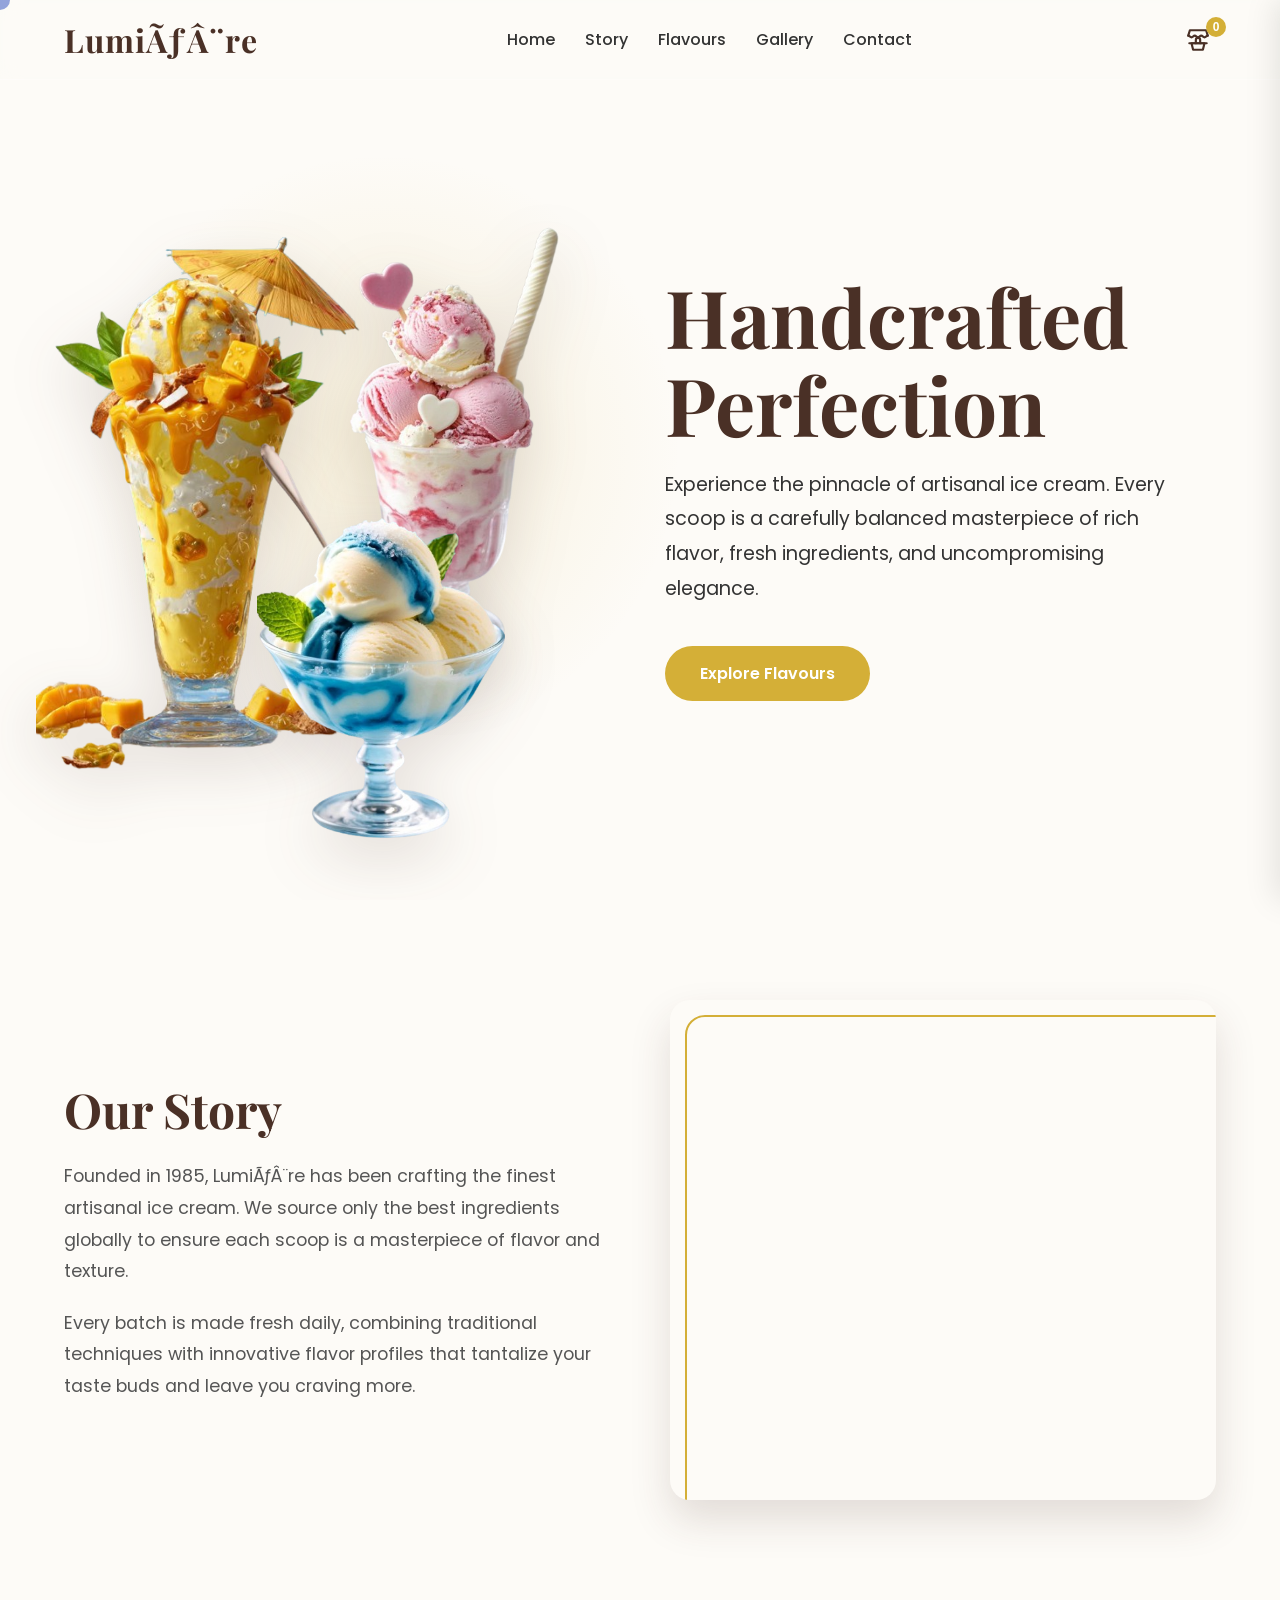
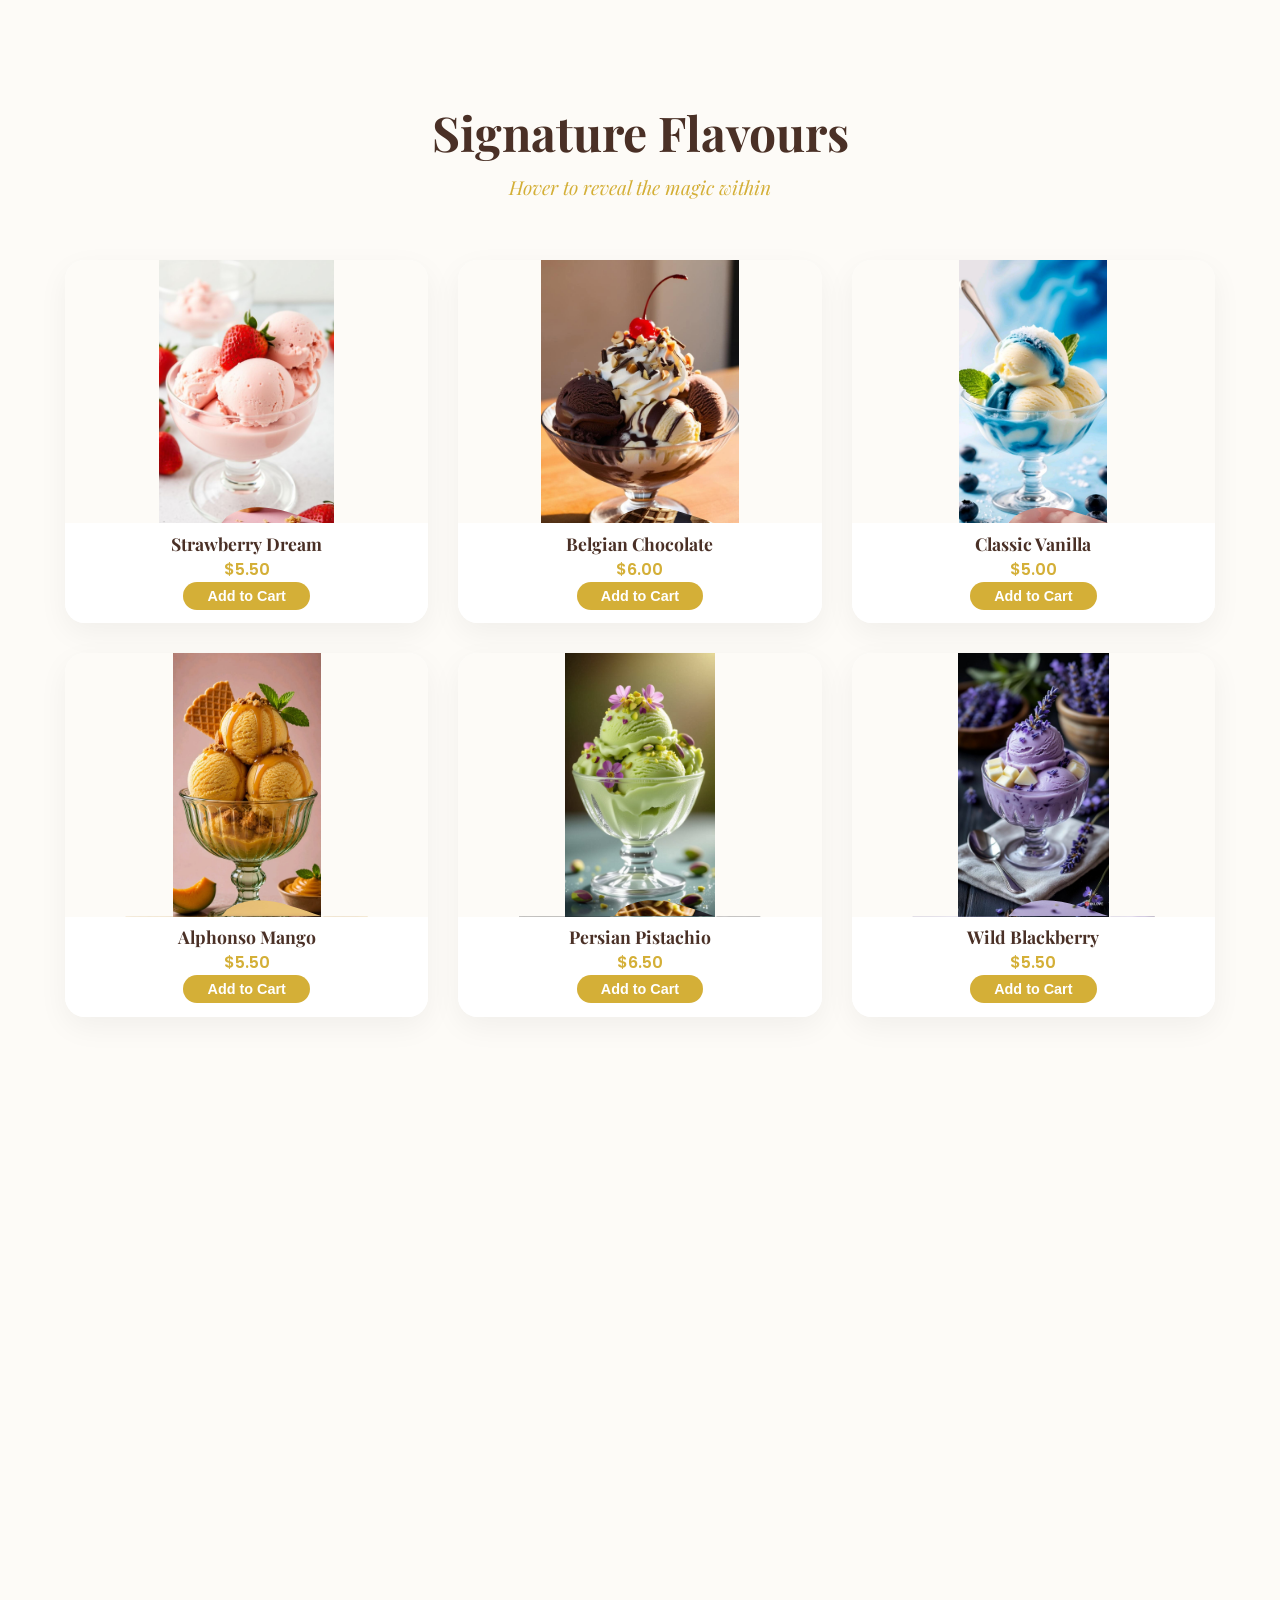
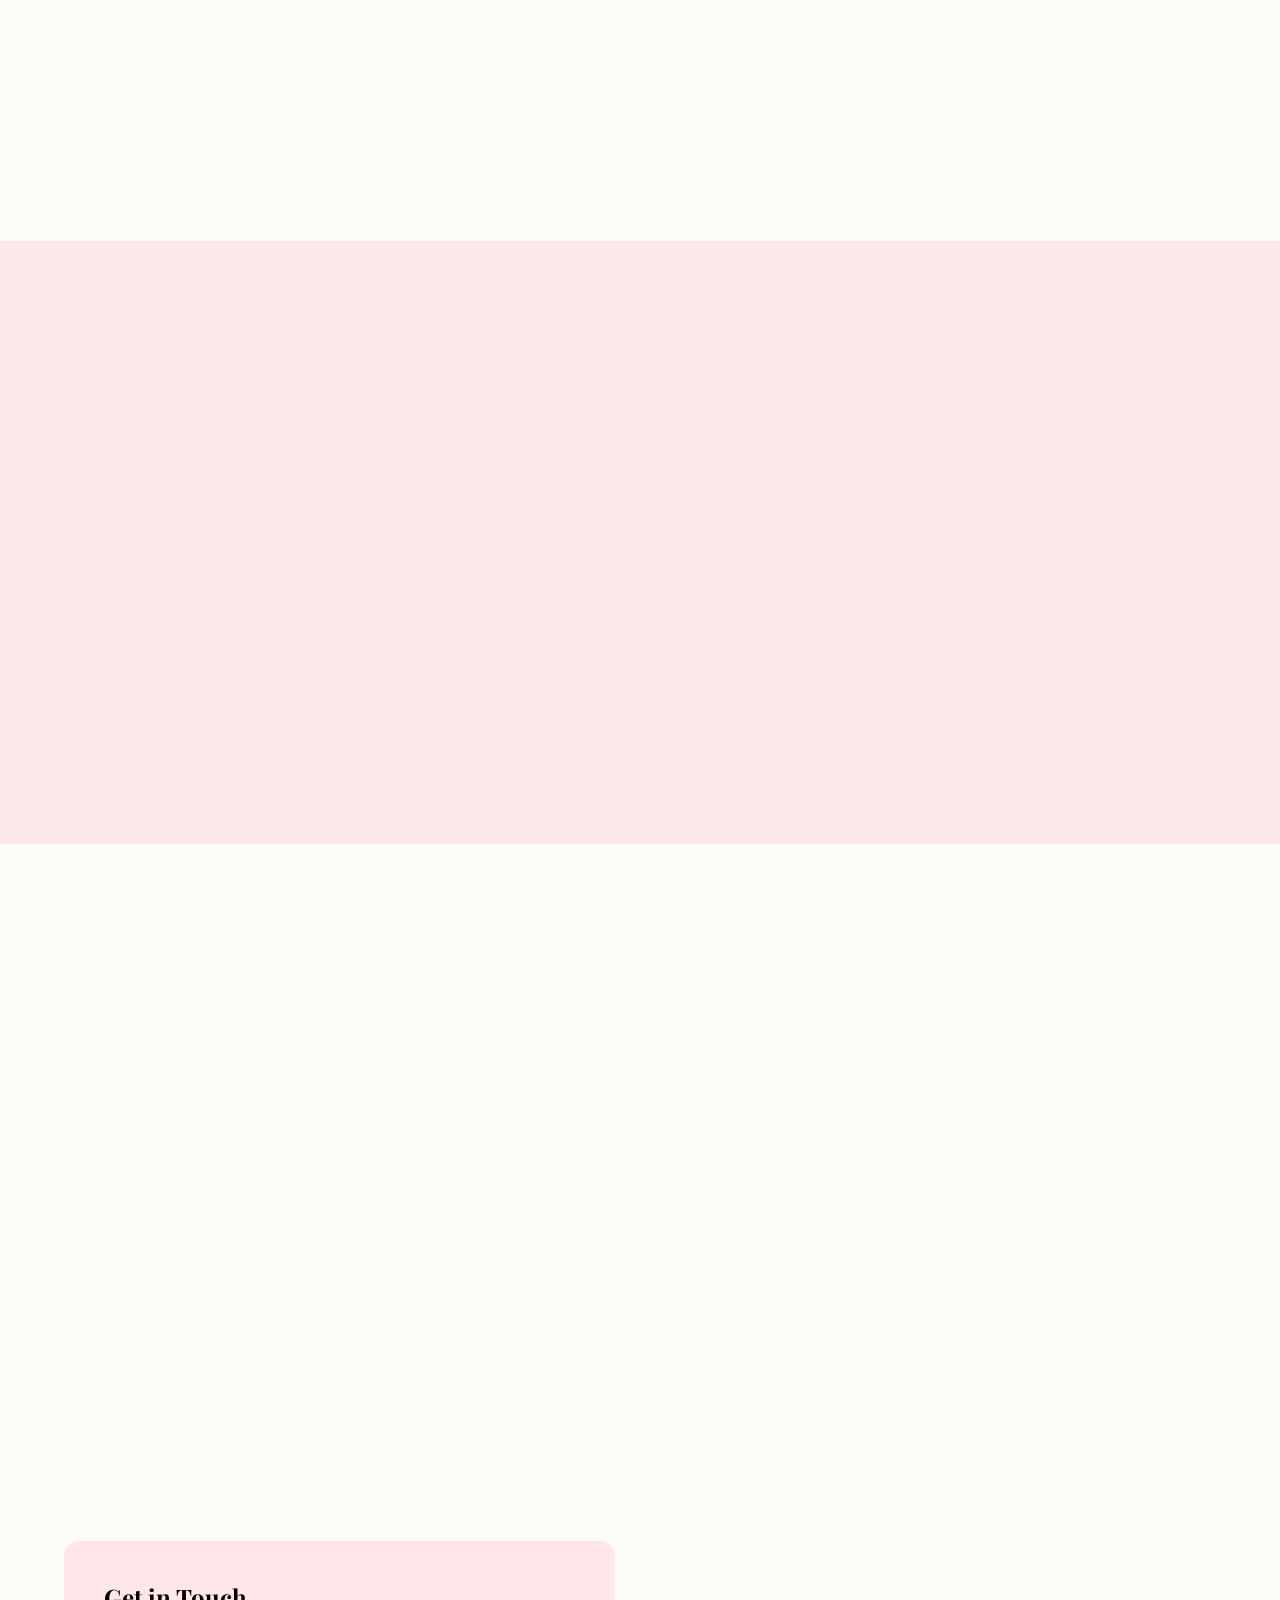
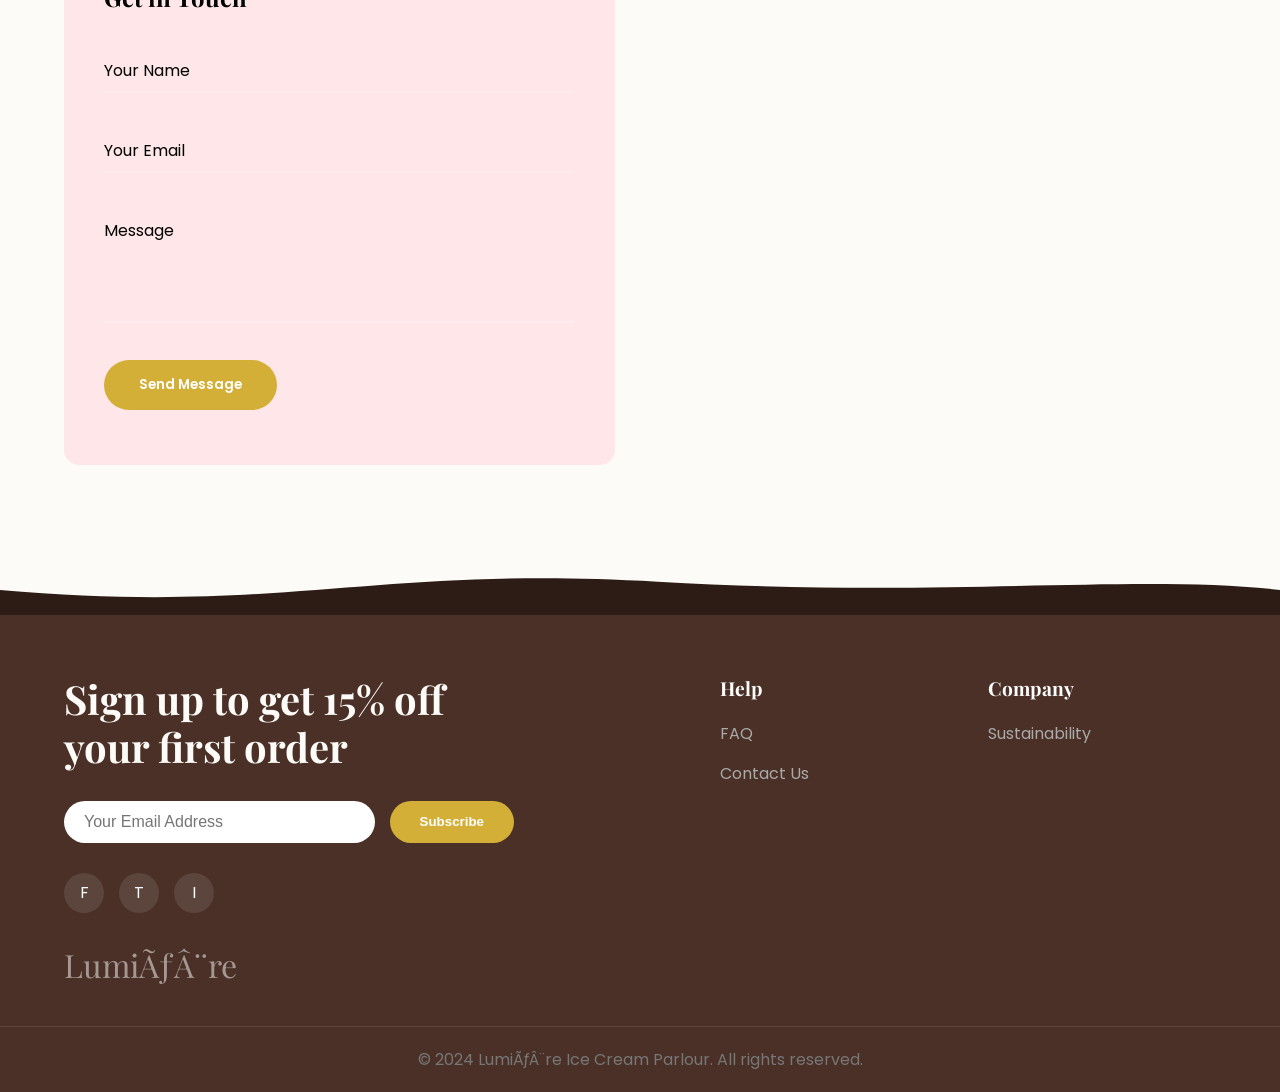
==== commit 698ba3bc: "fix" ====
--- a/index.html
+++ b/index.html
@@ -1,10 +1,10 @@
-<!DOCTYPE html>
+﻿<!DOCTYPE html>
 <html lang="en">
 <head>
     <meta charset="UTF-8">
     <meta name="viewport" content="width=device-width, initial-scale=1.0">
-    <title>LumiÃ¨re | Premium Ice Cream Parlour</title>
-    <meta name="description" content="Experience the luxury of handcrafted artisanal ice cream at LumiÃ¨re.">
+    <title>LumiÃƒÂ¨re | Premium Ice Cream Parlour</title>
+    <meta name="description" content="Experience the luxury of handcrafted artisanal ice cream at LumiÃƒÂ¨re.">
     <!-- Google Fonts -->
     <link rel="preconnect" href="https://fonts.googleapis.com">
     <link rel="preconnect" href="https://fonts.gstatic.com" crossorigin>
@@ -12,7 +12,7 @@
     <!-- Main Stylesheet -->
     <link rel="stylesheet" href="style.css">
     <!-- Favicon -->
-    <link rel="icon" type="image/jpeg" href="images/Vanilla_Flavour.jpg">
+    <link rel="icon" type="image/jpeg" href="Images/Vanilla_Flavour.jpg">
 </head>
 <body>
     <!-- Custom Cursor (Optional) -->
@@ -23,17 +23,17 @@
         <div class="loader-content">
             <div class="scoop"></div>
             <div class="cone"></div>
-            <h2 class="loader-text">LumiÃ¨re</h2>
+            <h2 class="loader-text">LumiÃƒÂ¨re</h2>
         </div>
     </div>
 
     <!-- Scroll to Top Button -->
-    <button id="scrollToTop" class="scroll-btn" aria-label="Scroll to top">â†‘</button>
+    <button id="scrollToTop" class="scroll-btn" aria-label="Scroll to top">Ã¢â€ â€˜</button>
 
     <!-- Navigation -->
     <nav id="navbar" class="glass-nav">
         <div class="nav-container">
-            <a href="#" class="logo">LumiÃ¨re</a>
+            <a href="#" class="logo">LumiÃƒÂ¨re</a>
             <ul class="nav-links">
                 <li><a href="index.html#hero">Home</a></li>
                 <li><a href="index.html#about">Story</a></li>
@@ -69,9 +69,9 @@
         <div class="container hero-container">
             <!-- Left Side: Visuals -->
             <div class="hero-visuals">
-                <img src="images/bg1 (1).png" alt="Ice Cream Base" class="hero-img-1">
-                <img src="images/bg6.png" alt="Ice Cream Accents" class="hero-img-2">
-                <img src="images/bg5 (1).png" alt="Ice Cream Top" class="hero-img-3">
+                <img src="Images/bg1 (1).png" alt="Ice Cream Base" class="hero-img-1">
+                <img src="Images/bg6.png" alt="Ice Cream Accents" class="hero-img-2">
+                <img src="Images/bg5 (1).png" alt="Ice Cream Top" class="hero-img-3">
 
             </div>
             <!-- Right Side: Content -->
@@ -88,7 +88,7 @@
         <div class="container about-grid">
             <div class="about-text reveal-fade-up">
                 <h2>Our Story</h2>
-                <p>Founded in 1985, LumiÃ¨re has been crafting the finest artisanal ice cream. We source only the best ingredients globally to ensure each scoop is a masterpiece of flavor and texture.</p>
+                <p>Founded in 1985, LumiÃƒÂ¨re has been crafting the finest artisanal ice cream. We source only the best ingredients globally to ensure each scoop is a masterpiece of flavor and texture.</p>
                 <p>Every batch is made fresh daily, combining traditional techniques with innovative flavor profiles that tantalize your taste buds and leave you craving more.</p>
             </div>
             <div class="about-image-wrapper reveal-slide-right">
@@ -110,7 +110,7 @@
                 <!-- Card 1 -->
                 <div class="flavour-card reveal-fade-up" id="card1">
                     <div class="card-images">
-                        <img src="images/strawberry_flavour.jpg" alt="Strawberry Base" class="img-base">
+                        <img src="Images/Strawberry_Flavour.jpg" alt="Strawberry Base" class="img-base">
                         <div class="wave-layer">
                             <svg viewBox="0 0 314 314" preserveAspectRatio="none" xmlns="http://www.w3.org/2000/svg">
                                 <defs>
@@ -118,21 +118,21 @@
                                         <path class="wave-path"></path>
                                     </clipPath>
                                 </defs>
-                                <image href="images/strawberry_flavour_1.jpg" x="0" y="0" width="314" height="314" preserveAspectRatio="xMidYMid meet" clip-path="url(#waveClip1)" class="wave-image" />
+                                <image href="Images/Strawberry_Flavour_1.jpg" x="0" y="0" width="314" height="314" preserveAspectRatio="xMidYMid meet" clip-path="url(#waveClip1)" class="wave-image" />
                             </svg>
                         </div>
                     </div>
                     <div class="card-info">
                         <h3>Strawberry Dream</h3>
                         <span class="price">$5.50</span>
-                        <button class="btn-cart add-to-cart-btn" data-name="Strawberry Dream" data-price="5.50" data-img="images/strawberry_flavour.jpg">Add to Cart</button>
+                        <button class="btn-cart add-to-cart-btn" data-name="Strawberry Dream" data-price="5.50" data-img="Images/Strawberry_Flavour.jpg">Add to Cart</button>
                     </div>
                 </div>
 
                 <!-- Card 2 -->
                 <div class="flavour-card reveal-fade-up delay-1" id="card2">
                     <div class="card-images">
-                        <img src="images/chocolate_flavour.jpg" alt="Chocolate Base" class="img-base">
+                        <img src="Images/Chocolate_Flavour.jpg" alt="Chocolate Base" class="img-base">
                         <div class="wave-layer">
                             <svg viewBox="0 0 314 314" preserveAspectRatio="none" xmlns="http://www.w3.org/2000/svg">
                                 <defs>
@@ -140,21 +140,21 @@
                                         <path class="wave-path"></path>
                                     </clipPath>
                                 </defs>
-                                <image href="images/chocolate_flavour_1.jpg" x="0" y="0" width="314" height="314" preserveAspectRatio="xMidYMid meet" clip-path="url(#waveClip2)" class="wave-image" />
+                                <image href="Images/Chocolate_flavour_1.jpg" x="0" y="0" width="314" height="314" preserveAspectRatio="xMidYMid meet" clip-path="url(#waveClip2)" class="wave-image" />
                             </svg>
                         </div>
                     </div>
                     <div class="card-info">
                         <h3>Belgian Chocolate</h3>
                         <span class="price">$6.00</span>
-                        <button class="btn-cart add-to-cart-btn" data-name="Belgian Chocolate" data-price="6.00" data-img="images/chocolate_flavour.jpg">Add to Cart</button>
+                        <button class="btn-cart add-to-cart-btn" data-name="Belgian Chocolate" data-price="6.00" data-img="Images/Chocolate_Flavour.jpg">Add to Cart</button>
                     </div>
                 </div>
 
                 <!-- Card 3 -->
                 <div class="flavour-card reveal-fade-up delay-2" id="card3">
                     <div class="card-images">
-                        <img src="images/vanilla_flavour.jpg" alt="Vanilla Base" class="img-base">
+                        <img src="Images/Vanilla_Flavour.jpg" alt="Vanilla Base" class="img-base">
                         <div class="wave-layer">
                             <svg viewBox="0 0 314 314" preserveAspectRatio="none" xmlns="http://www.w3.org/2000/svg">
                                 <defs>
@@ -162,21 +162,21 @@
                                         <path class="wave-path"></path>
                                     </clipPath>
                                 </defs>
-                                <image href="images/vanilla_flavour_1.jpg" x="0" y="0" width="314" height="314" preserveAspectRatio="xMidYMid meet" clip-path="url(#waveClip3)" class="wave-image" />
+                                <image href="Images/Vanilla_Flavour_1.jpg" x="0" y="0" width="314" height="314" preserveAspectRatio="xMidYMid meet" clip-path="url(#waveClip3)" class="wave-image" />
                             </svg>
                         </div>
                     </div>
                     <div class="card-info">
                         <h3>Classic Vanilla</h3>
                         <span class="price">$5.00</span>
-                        <button class="btn-cart add-to-cart-btn" data-name="Classic Vanilla" data-price="5.00" data-img="images/vanilla_flavour.jpg">Add to Cart</button>
+                        <button class="btn-cart add-to-cart-btn" data-name="Classic Vanilla" data-price="5.00" data-img="Images/Vanilla_Flavour.jpg">Add to Cart</button>
                     </div>
                 </div>
 
                 <!-- Card 4 -->
                 <div class="flavour-card reveal-fade-up" id="card4">
                     <div class="card-images">
-                        <img src="images/mango_flavour.jpg" alt="Mango Base" class="img-base">
+                        <img src="Images/Mango_Flavour.jpg" alt="Mango Base" class="img-base">
                         <div class="wave-layer">
                             <svg viewBox="0 0 314 314" preserveAspectRatio="none" xmlns="http://www.w3.org/2000/svg">
                                 <defs>
@@ -184,21 +184,21 @@
                                         <path class="wave-path"></path>
                                     </clipPath>
                                 </defs>
-                                <image href="images/Mango Flavour_1.jpg" x="0" y="0" width="314" height="314" preserveAspectRatio="xMidYMid meet" clip-path="url(#waveClip4)" class="wave-image" />
+                                <image href="Images/Mango Flavour_1.jpg" x="0" y="0" width="314" height="314" preserveAspectRatio="xMidYMid meet" clip-path="url(#waveClip4)" class="wave-image" />
                             </svg>
                         </div>
                     </div>
                     <div class="card-info">
                         <h3>Alphonso Mango</h3>
                         <span class="price">$5.50</span>
-                        <button class="btn-cart add-to-cart-btn" data-name="Alphonso Mango" data-price="5.50" data-img="images/mango_flavour.jpg">Add to Cart</button>
+                        <button class="btn-cart add-to-cart-btn" data-name="Alphonso Mango" data-price="5.50" data-img="Images/Mango_Flavour.jpg">Add to Cart</button>
                     </div>
                 </div>
 
                 <!-- Card 5 -->
                 <div class="flavour-card reveal-fade-up delay-1" id="card5">
                     <div class="card-images">
-                        <img src="images/pista_flavour.jpg" alt="Pistachio Base" class="img-base">
+                        <img src="Images/Pista_Flavour.jpg" alt="Pistachio Base" class="img-base">
                         <div class="wave-layer">
                             <svg viewBox="0 0 314 314" preserveAspectRatio="none" xmlns="http://www.w3.org/2000/svg">
                                 <defs>
@@ -206,7 +206,7 @@
                                         <path class="wave-path"></path>
                                     </clipPath>
                                 </defs>
-                                <image href="images/Pista_Flovour_2.jpg" x="0" y="0" width="314" height="314" preserveAspectRatio="xMidYMid meet" clip-path="url(#waveClip5)" class="wave-image" />
+                                <image href="Images/Pista_Flovour_2.jpg" x="0" y="0" width="314" height="314" preserveAspectRatio="xMidYMid meet" clip-path="url(#waveClip5)" class="wave-image" />
                             </svg>
                         </div>
                     </div>
@@ -220,7 +220,7 @@
                 <!-- Card 6 -->
                 <div class="flavour-card reveal-fade-up delay-2" id="card6">
                     <div class="card-images">
-                        <img src="images/Blackberry_Flavour.jpg" alt="Blackberry Base" class="img-base">
+                        <img src="Images/Blackberry_Flavour.jpg" alt="Blackberry Base" class="img-base">
                         <div class="wave-layer">
                             <svg viewBox="0 0 314 314" preserveAspectRatio="none" xmlns="http://www.w3.org/2000/svg">
                                 <defs>
@@ -228,7 +228,7 @@
                                         <path class="wave-path"></path>
                                     </clipPath>
                                 </defs>
-                                <image href="images/Blackberry_Flavour_1.jpg" x="0" y="0" width="314" height="314" preserveAspectRatio="xMidYMid meet" clip-path="url(#waveClip6)" class="wave-image" />
+                                <image href="Images/Blackberry_Flavour_1.jpg" x="0" y="0" width="314" height="314" preserveAspectRatio="xMidYMid meet" clip-path="url(#waveClip6)" class="wave-image" />
                             </svg>
                         </div>
                     </div>
@@ -251,19 +251,19 @@
             </div>
             <div class="gallery-masonry">
                 <div class="gallery-item reveal-scale">
-                    <img src="images/blueberry_shake.jpg" alt="Blueberry Shake">
+                    <img src="Images/blueberry_shake.jpg" alt="Blueberry Shake">
                     <div class="overlay"><span>Blueberry Shake</span></div>
                 </div>
                 <div class="gallery-item reveal-scale delay-1">
-                    <img src="images/mamngo_shake.jpg" alt="Mango Shake">
+                    <img src="Images/mamngo_shake.jpg" alt="Mango Shake">
                     <div class="overlay"><span>Mango Shake</span></div>
                 </div>
                 <div class="gallery-item reveal-scale delay-2">
-                    <img src="images/pista_shake.jpg" alt="Pistachio Shake">
+                    <img src="Images/pista_shake.jpg" alt="Pistachio Shake">
                     <div class="overlay"><span>Pistachio Shake</span></div>
                 </div>
                 <div class="gallery-item reveal-scale">
-                    <img src="images/vanilla_shake.jpg" alt="Vanilla Shake">
+                    <img src="Images/vanilla_shake.jpg" alt="Vanilla Shake">
                     <div class="overlay"><span>Vanilla Shake</span></div>
                 </div>
             </div>
@@ -379,7 +379,7 @@
                     <a href="#" class="social-icon">T</a>
                     <a href="#" class="social-icon">I</a>
                 </div>
-                <div class="brand-logo-footer">LumiÃ¨re</div>
+                <div class="brand-logo-footer">LumiÃƒÂ¨re</div>
             </div>
             
             <div class="footer-right">
@@ -400,7 +400,7 @@
             </div>
         </div>
         <div class="footer-bottom">
-            <p>&copy; 2024 LumiÃ¨re Ice Cream Parlour. All rights reserved.</p>
+            <p>&copy; 2024 LumiÃƒÂ¨re Ice Cream Parlour. All rights reserved.</p>
         </div>
     </footer>
 
--- a/style.css
+++ b/style.css
@@ -609,6 +609,7 @@
     background: var(--dark);
     color: #fff;
     margin-top: 50px;
+    z-index: 10;
 }
 .footer-wave {
     position: absolute;
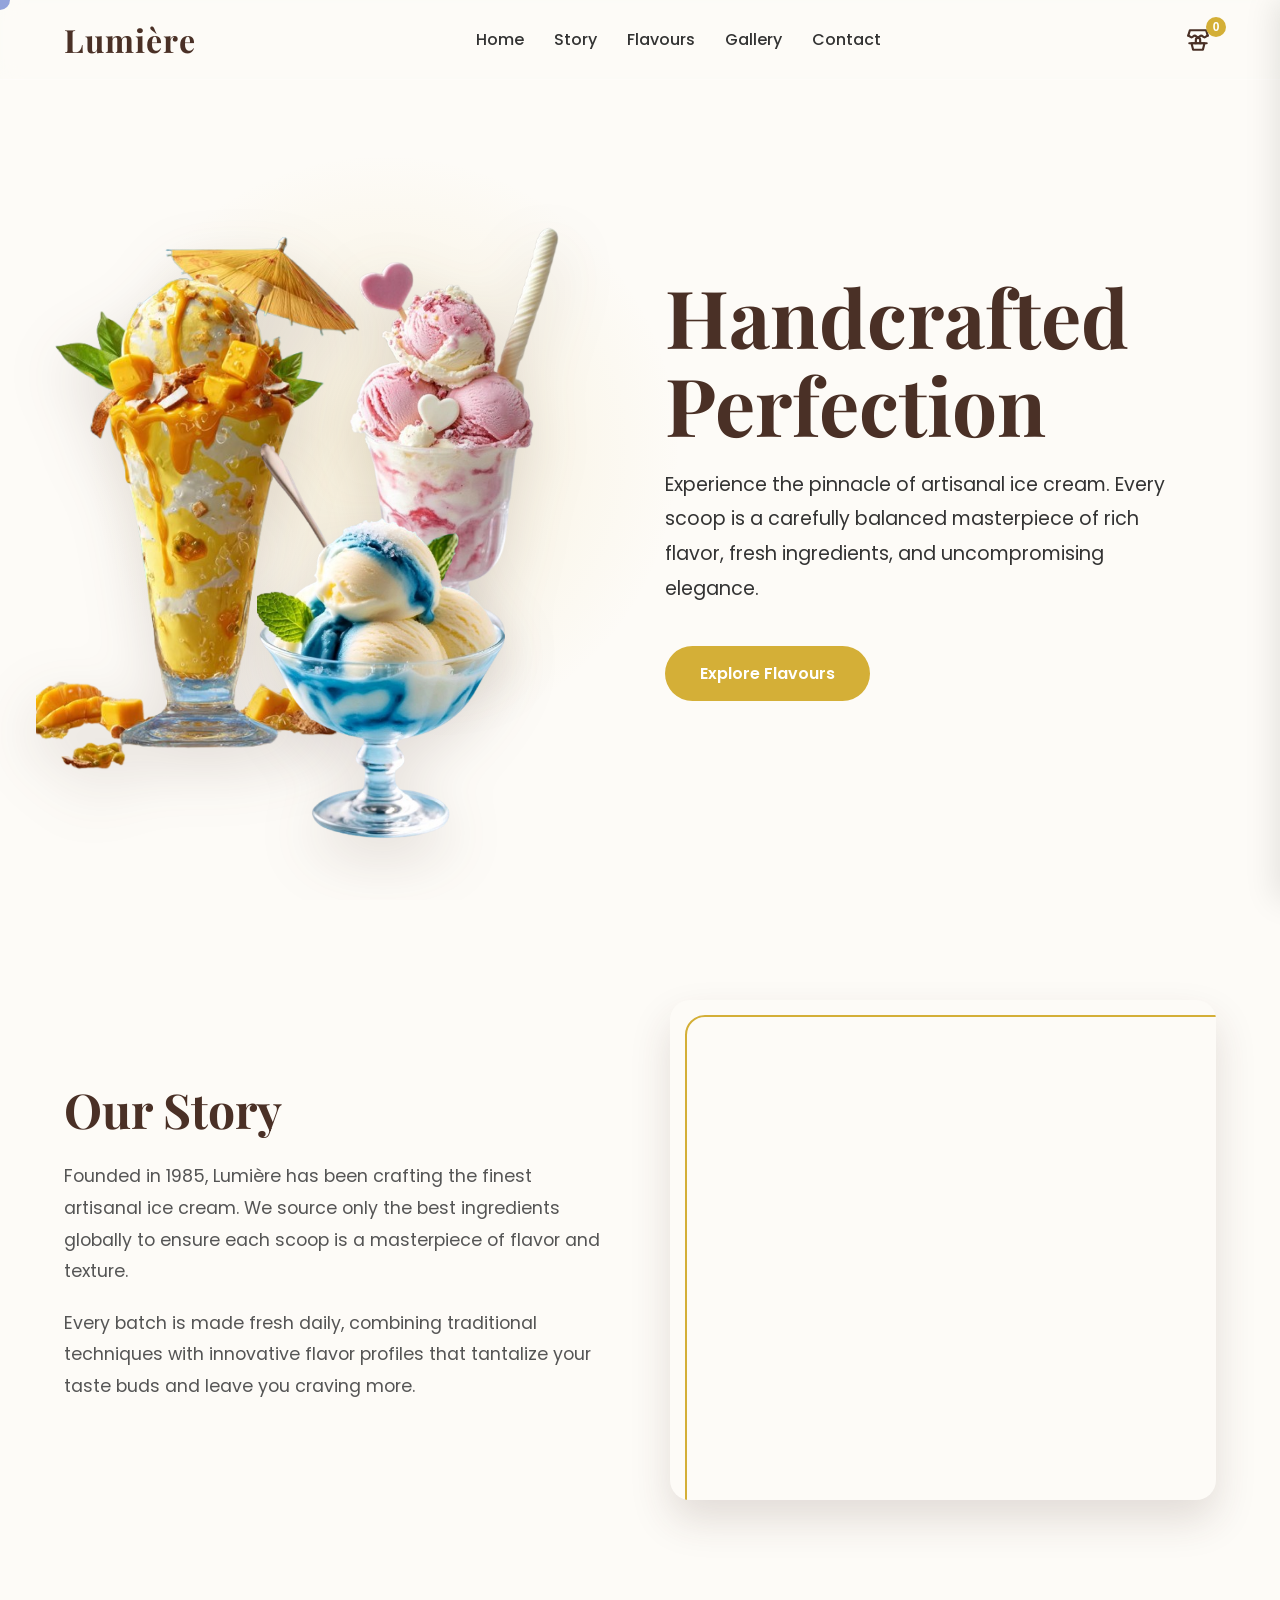
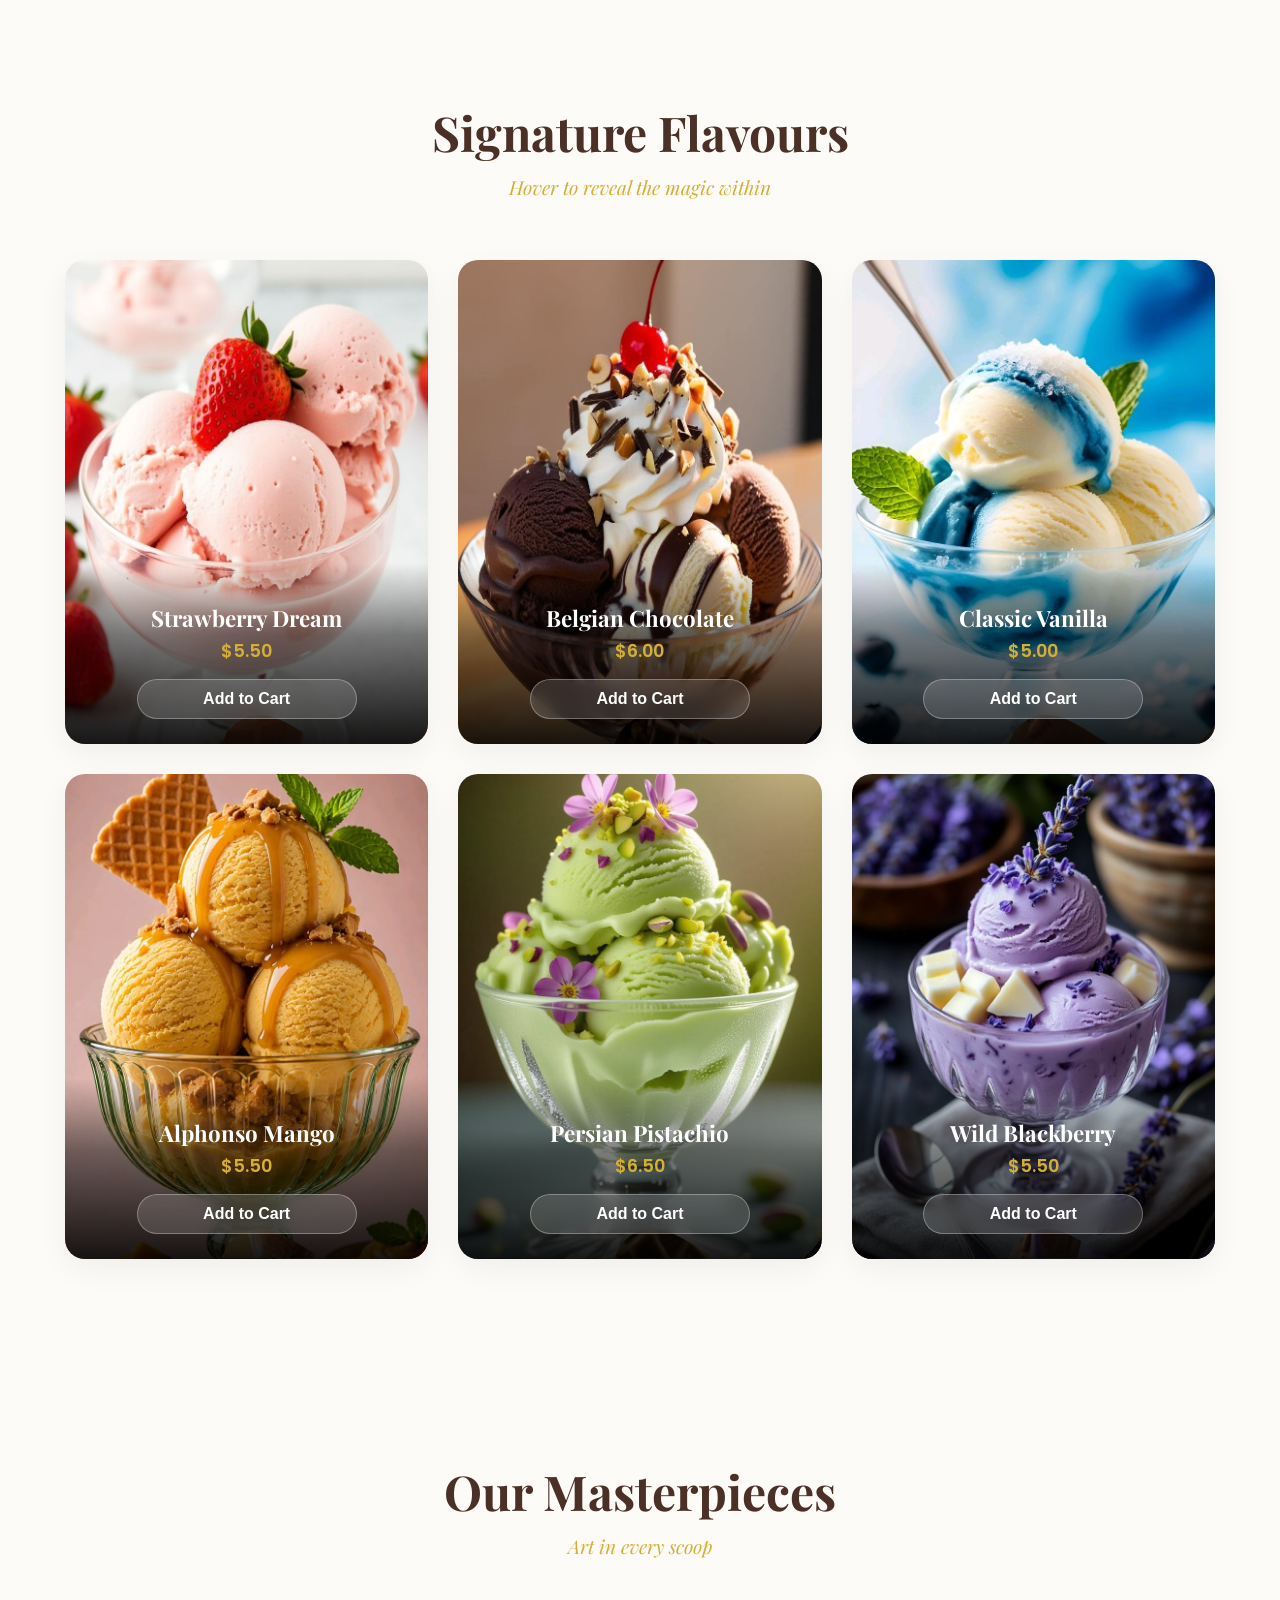
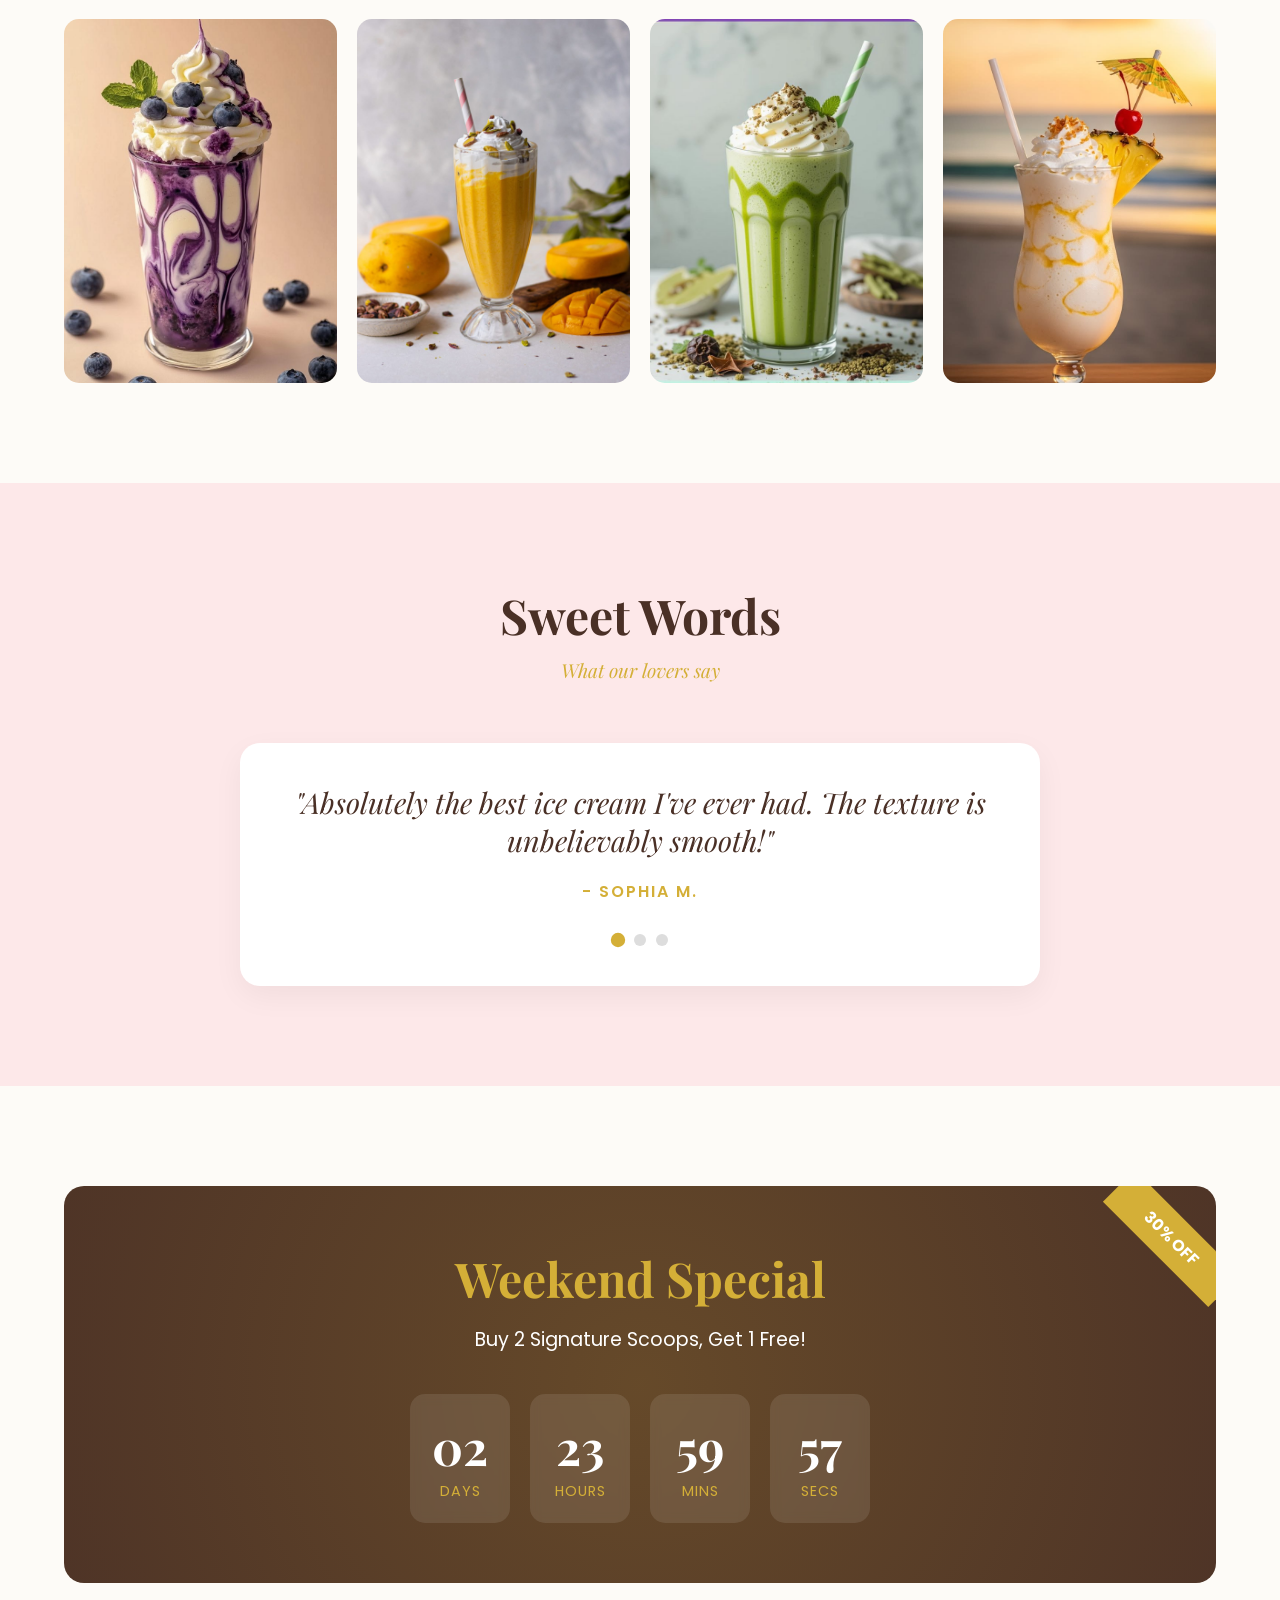
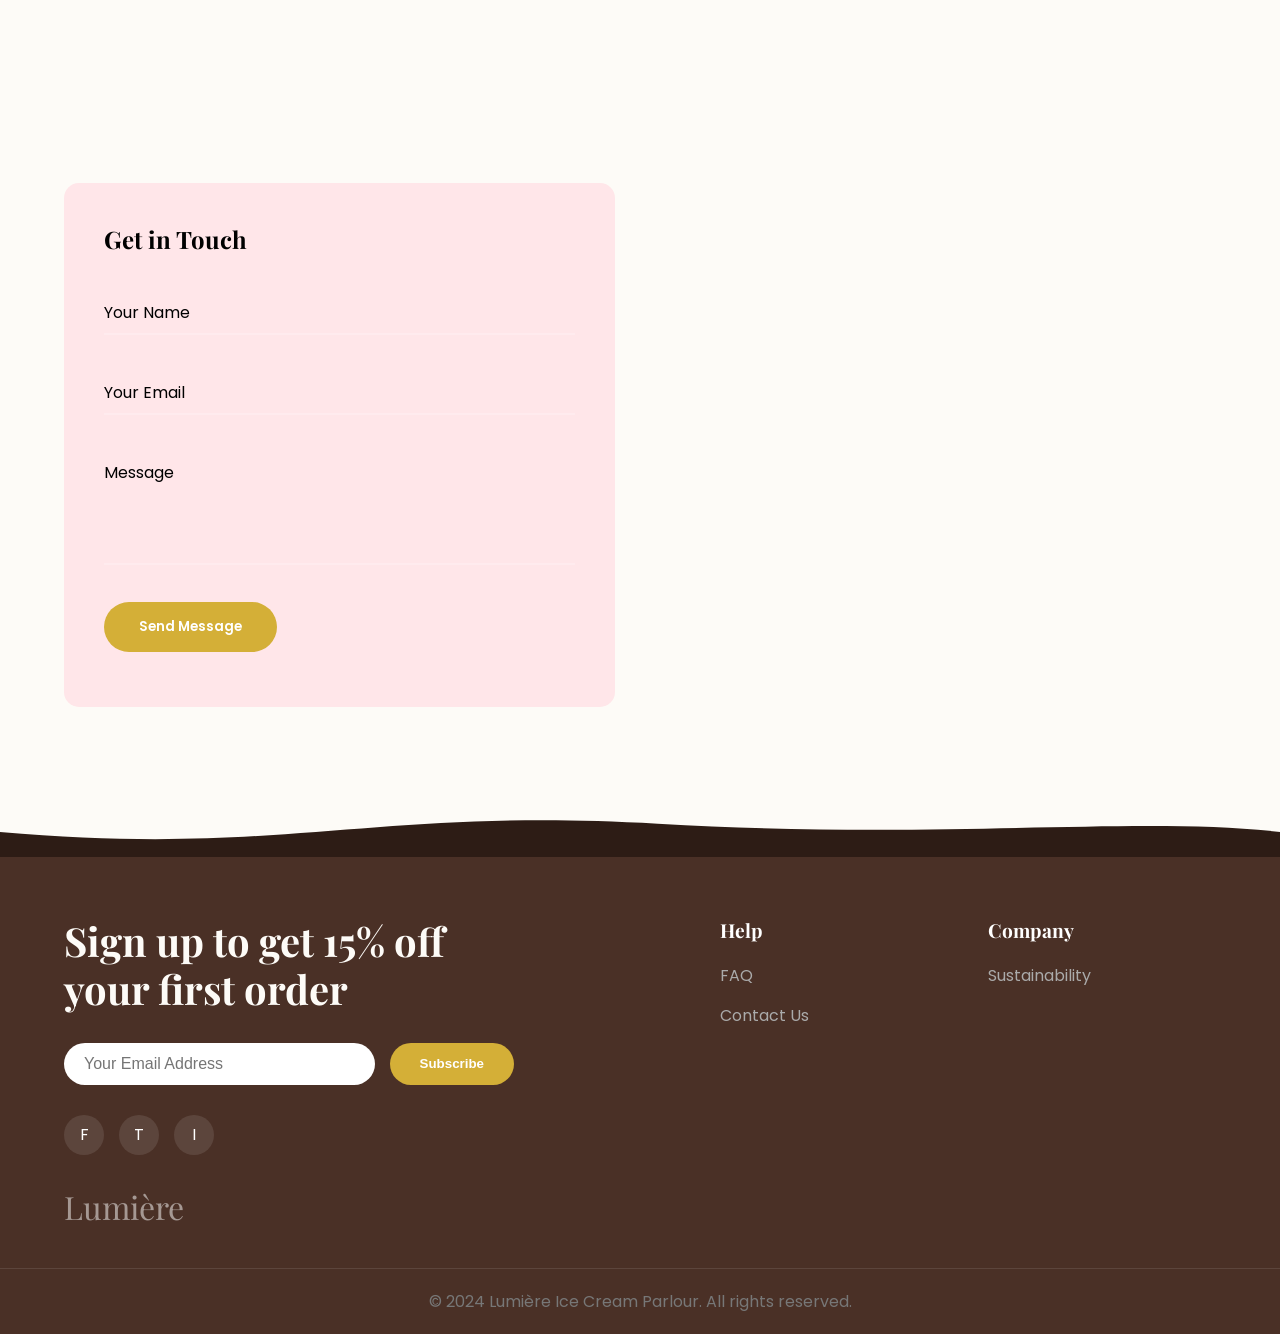
==== commit cb580825: "fix" ====
--- a/index.html
+++ b/index.html
@@ -1,10 +1,10 @@
-﻿<!DOCTYPE html>
+<!DOCTYPE html>
 <html lang="en">
 <head>
     <meta charset="UTF-8">
     <meta name="viewport" content="width=device-width, initial-scale=1.0">
-    <title>LumiÃƒÂ¨re | Premium Ice Cream Parlour</title>
-    <meta name="description" content="Experience the luxury of handcrafted artisanal ice cream at LumiÃƒÂ¨re.">
+    <title>Lumi&egrave;re | Premium Ice Cream Parlour</title>
+    <meta name="description" content="Experience the luxury of handcrafted artisanal ice cream at Lumi&egrave;re.">
     <!-- Google Fonts -->
     <link rel="preconnect" href="https://fonts.googleapis.com">
     <link rel="preconnect" href="https://fonts.gstatic.com" crossorigin>
@@ -12,7 +12,7 @@
     <!-- Main Stylesheet -->
     <link rel="stylesheet" href="style.css">
     <!-- Favicon -->
-    <link rel="icon" type="image/jpeg" href="Images/Vanilla_Flavour.jpg">
+    <link rel="icon" type="image/jpeg" href="Images/Vanilla_Flavour.png">
 </head>
 <body>
     <!-- Custom Cursor (Optional) -->
@@ -23,17 +23,17 @@
         <div class="loader-content">
             <div class="scoop"></div>
             <div class="cone"></div>
-            <h2 class="loader-text">LumiÃƒÂ¨re</h2>
+            <h2 class="loader-text">Lumi&egrave;re</h2>
         </div>
     </div>
 
     <!-- Scroll to Top Button -->
-    <button id="scrollToTop" class="scroll-btn" aria-label="Scroll to top">Ã¢â€ â€˜</button>
+    <button id="scrollToTop" class="scroll-btn" aria-label="Scroll to top">&uarr;</button>
 
     <!-- Navigation -->
     <nav id="navbar" class="glass-nav">
         <div class="nav-container">
-            <a href="#" class="logo">LumiÃƒÂ¨re</a>
+            <a href="#" class="logo">Lumi&egrave;re</a>
             <ul class="nav-links">
                 <li><a href="index.html#hero">Home</a></li>
                 <li><a href="index.html#about">Story</a></li>
@@ -88,7 +88,7 @@
         <div class="container about-grid">
             <div class="about-text reveal-fade-up">
                 <h2>Our Story</h2>
-                <p>Founded in 1985, LumiÃƒÂ¨re has been crafting the finest artisanal ice cream. We source only the best ingredients globally to ensure each scoop is a masterpiece of flavor and texture.</p>
+                <p>Founded in 1985, Lumi&egrave;re has been crafting the finest artisanal ice cream. We source only the best ingredients globally to ensure each scoop is a masterpiece of flavor and texture.</p>
                 <p>Every batch is made fresh daily, combining traditional techniques with innovative flavor profiles that tantalize your taste buds and leave you craving more.</p>
             </div>
             <div class="about-image-wrapper reveal-slide-right">
@@ -110,7 +110,7 @@
                 <!-- Card 1 -->
                 <div class="flavour-card reveal-fade-up" id="card1">
                     <div class="card-images">
-                        <img src="Images/Strawberry_Flavour.jpg" alt="Strawberry Base" class="img-base">
+                        <img src="Images/Strawberry_Flavour.png" alt="Strawberry Base" class="img-base">
                         <div class="wave-layer">
                             <svg viewBox="0 0 314 314" preserveAspectRatio="none" xmlns="http://www.w3.org/2000/svg">
                                 <defs>
@@ -118,21 +118,21 @@
                                         <path class="wave-path"></path>
                                     </clipPath>
                                 </defs>
-                                <image href="Images/Strawberry_Flavour_1.jpg" x="0" y="0" width="314" height="314" preserveAspectRatio="xMidYMid meet" clip-path="url(#waveClip1)" class="wave-image" />
+                                <image href="Images/Strawberry_Flavour_1.png" x="0" y="0" width="314" height="314" preserveAspectRatio="xMidYMid slice" clip-path="url(#waveClip1)" class="wave-image" />
                             </svg>
                         </div>
                     </div>
                     <div class="card-info">
                         <h3>Strawberry Dream</h3>
                         <span class="price">$5.50</span>
-                        <button class="btn-cart add-to-cart-btn" data-name="Strawberry Dream" data-price="5.50" data-img="Images/Strawberry_Flavour.jpg">Add to Cart</button>
+                        <button class="btn-cart add-to-cart-btn" data-name="Strawberry Dream" data-price="5.50" data-img="Images/Strawberry_Flavour.png">Add to Cart</button>
                     </div>
                 </div>
 
                 <!-- Card 2 -->
                 <div class="flavour-card reveal-fade-up delay-1" id="card2">
                     <div class="card-images">
-                        <img src="Images/Chocolate_Flavour.jpg" alt="Chocolate Base" class="img-base">
+                        <img src="Images/Chocolate_Flavour.png" alt="Chocolate Base" class="img-base">
                         <div class="wave-layer">
                             <svg viewBox="0 0 314 314" preserveAspectRatio="none" xmlns="http://www.w3.org/2000/svg">
                                 <defs>
@@ -140,21 +140,21 @@
                                         <path class="wave-path"></path>
                                     </clipPath>
                                 </defs>
-                                <image href="Images/Chocolate_flavour_1.jpg" x="0" y="0" width="314" height="314" preserveAspectRatio="xMidYMid meet" clip-path="url(#waveClip2)" class="wave-image" />
+                                <image href="Images/Chocolate_flavour_1.png" x="0" y="0" width="314" height="314" preserveAspectRatio="xMidYMid slice" clip-path="url(#waveClip2)" class="wave-image" />
                             </svg>
                         </div>
                     </div>
                     <div class="card-info">
                         <h3>Belgian Chocolate</h3>
                         <span class="price">$6.00</span>
-                        <button class="btn-cart add-to-cart-btn" data-name="Belgian Chocolate" data-price="6.00" data-img="Images/Chocolate_Flavour.jpg">Add to Cart</button>
+                        <button class="btn-cart add-to-cart-btn" data-name="Belgian Chocolate" data-price="6.00" data-img="Images/Chocolate_Flavour.png">Add to Cart</button>
                     </div>
                 </div>
 
                 <!-- Card 3 -->
                 <div class="flavour-card reveal-fade-up delay-2" id="card3">
                     <div class="card-images">
-                        <img src="Images/Vanilla_Flavour.jpg" alt="Vanilla Base" class="img-base">
+                        <img src="Images/Vanilla_Flavour.png" alt="Vanilla Base" class="img-base">
                         <div class="wave-layer">
                             <svg viewBox="0 0 314 314" preserveAspectRatio="none" xmlns="http://www.w3.org/2000/svg">
                                 <defs>
@@ -162,21 +162,21 @@
                                         <path class="wave-path"></path>
                                     </clipPath>
                                 </defs>
-                                <image href="Images/Vanilla_Flavour_1.jpg" x="0" y="0" width="314" height="314" preserveAspectRatio="xMidYMid meet" clip-path="url(#waveClip3)" class="wave-image" />
+                                <image href="Images/Vanilla_Flavour_1.png" x="0" y="0" width="314" height="314" preserveAspectRatio="xMidYMid slice" clip-path="url(#waveClip3)" class="wave-image" />
                             </svg>
                         </div>
                     </div>
                     <div class="card-info">
                         <h3>Classic Vanilla</h3>
                         <span class="price">$5.00</span>
-                        <button class="btn-cart add-to-cart-btn" data-name="Classic Vanilla" data-price="5.00" data-img="Images/Vanilla_Flavour.jpg">Add to Cart</button>
+                        <button class="btn-cart add-to-cart-btn" data-name="Classic Vanilla" data-price="5.00" data-img="Images/Vanilla_Flavour.png">Add to Cart</button>
                     </div>
                 </div>
 
                 <!-- Card 4 -->
                 <div class="flavour-card reveal-fade-up" id="card4">
                     <div class="card-images">
-                        <img src="Images/Mango_Flavour.jpg" alt="Mango Base" class="img-base">
+                        <img src="Images/Mango_Flavour.png" alt="Mango Base" class="img-base">
                         <div class="wave-layer">
                             <svg viewBox="0 0 314 314" preserveAspectRatio="none" xmlns="http://www.w3.org/2000/svg">
                                 <defs>
@@ -184,21 +184,21 @@
                                         <path class="wave-path"></path>
                                     </clipPath>
                                 </defs>
-                                <image href="Images/Mango Flavour_1.jpg" x="0" y="0" width="314" height="314" preserveAspectRatio="xMidYMid meet" clip-path="url(#waveClip4)" class="wave-image" />
+                                <image href="Images/Mango Flavour_1.png" x="0" y="0" width="314" height="314" preserveAspectRatio="xMidYMid slice" clip-path="url(#waveClip4)" class="wave-image" />
                             </svg>
                         </div>
                     </div>
                     <div class="card-info">
                         <h3>Alphonso Mango</h3>
                         <span class="price">$5.50</span>
-                        <button class="btn-cart add-to-cart-btn" data-name="Alphonso Mango" data-price="5.50" data-img="Images/Mango_Flavour.jpg">Add to Cart</button>
+                        <button class="btn-cart add-to-cart-btn" data-name="Alphonso Mango" data-price="5.50" data-img="Images/Mango_Flavour.png">Add to Cart</button>
                     </div>
                 </div>
 
                 <!-- Card 5 -->
                 <div class="flavour-card reveal-fade-up delay-1" id="card5">
                     <div class="card-images">
-                        <img src="Images/Pista_Flavour.jpg" alt="Pistachio Base" class="img-base">
+                        <img src="Images/Pista_Flavour.png" alt="Pistachio Base" class="img-base">
                         <div class="wave-layer">
                             <svg viewBox="0 0 314 314" preserveAspectRatio="none" xmlns="http://www.w3.org/2000/svg">
                                 <defs>
@@ -206,21 +206,21 @@
                                         <path class="wave-path"></path>
                                     </clipPath>
                                 </defs>
-                                <image href="Images/Pista_Flovour_2.jpg" x="0" y="0" width="314" height="314" preserveAspectRatio="xMidYMid meet" clip-path="url(#waveClip5)" class="wave-image" />
+                                <image href="Images/Pista_Flovour_2.png" x="0" y="0" width="314" height="314" preserveAspectRatio="xMidYMid slice" clip-path="url(#waveClip5)" class="wave-image" />
                             </svg>
                         </div>
                     </div>
                     <div class="card-info">
                         <h3>Persian Pistachio</h3>
                         <span class="price">$6.50</span>
-                        <button class="btn-cart add-to-cart-btn" data-name="Persian Pistachio" data-price="6.50" data-img="Images/Pista_Flavour.jpg">Add to Cart</button>
+                        <button class="btn-cart add-to-cart-btn" data-name="Persian Pistachio" data-price="6.50" data-img="Images/Pista_Flavour.png">Add to Cart</button>
                     </div>
                 </div>
 
                 <!-- Card 6 -->
                 <div class="flavour-card reveal-fade-up delay-2" id="card6">
                     <div class="card-images">
-                        <img src="Images/Blackberry_Flavour.jpg" alt="Blackberry Base" class="img-base">
+                        <img src="Images/Blackberry_Flavour.png" alt="Blackberry Base" class="img-base">
                         <div class="wave-layer">
                             <svg viewBox="0 0 314 314" preserveAspectRatio="none" xmlns="http://www.w3.org/2000/svg">
                                 <defs>
@@ -228,14 +228,14 @@
                                         <path class="wave-path"></path>
                                     </clipPath>
                                 </defs>
-                                <image href="Images/Blackberry_Flavour_1.jpg" x="0" y="0" width="314" height="314" preserveAspectRatio="xMidYMid meet" clip-path="url(#waveClip6)" class="wave-image" />
+                                <image href="Images/Blackberry_Flavour_1.png" x="0" y="0" width="314" height="314" preserveAspectRatio="xMidYMid slice" clip-path="url(#waveClip6)" class="wave-image" />
                             </svg>
                         </div>
                     </div>
                     <div class="card-info">
                         <h3>Wild Blackberry</h3>
                         <span class="price">$5.50</span>
-                        <button class="btn-cart add-to-cart-btn" data-name="Wild Blackberry" data-price="5.50" data-img="Images/Blackberry_Flavour.jpg">Add to Cart</button>
+                        <button class="btn-cart add-to-cart-btn" data-name="Wild Blackberry" data-price="5.50" data-img="Images/Blackberry_Flavour.png">Add to Cart</button>
                     </div>
                 </div>
             </div>
@@ -379,7 +379,7 @@
                     <a href="#" class="social-icon">T</a>
                     <a href="#" class="social-icon">I</a>
                 </div>
-                <div class="brand-logo-footer">LumiÃƒÂ¨re</div>
+                <div class="brand-logo-footer">Lumi&egrave;re</div>
             </div>
             
             <div class="footer-right">
@@ -400,7 +400,7 @@
             </div>
         </div>
         <div class="footer-bottom">
-            <p>&copy; 2024 LumiÃƒÂ¨re Ice Cream Parlour. All rights reserved.</p>
+            <p>&copy; 2024 Lumi&egrave;re Ice Cream Parlour. All rights reserved.</p>
         </div>
     </footer>
 
--- a/style.css
+++ b/style.css
@@ -387,27 +387,28 @@
     transition: var(--transition);
     position: relative;
     cursor: pointer;
-    aspect-ratio: 1 / 1;
+    aspect-ratio: 3 / 4;
     display: flex;
     flex-direction: column;
+    justify-content: flex-end;
 }
 .flavour-card:hover, .flavour-card.wave-active {
     transform: translateY(-10px);
     box-shadow: 0 20px 40px rgba(0,0,0,0.12);
 }
 .card-images {
-    position: relative;
-    width: 100%; 
-    flex: 1;
+    position: absolute;
+    top: 0; left: 0; width: 100%; height: 100%;
+    z-index: 1;
     overflow: hidden;
-    background: #fdfbf7; /* Optional: matches cream background so there's no harsh borders if image doesn't fill completely */
+    background: #fdfbf7;
 }
 .img-base, .img-hover {
     width: 100%; height: 100%;
-    object-fit: contain;
+    object-fit: cover;
     position: absolute;
     top: 0; left: 0;
-    transition: opacity 0.8s ease;
+    transition: opacity 0.8s ease, transform 0.8s ease;
 }
 .flavour-card:hover .img-base, .flavour-card.wave-active .img-base {
     opacity: 0;
@@ -424,8 +425,8 @@
     display: block;
 }
 .wave-image {
-    width: 314px;
-    height: 314px;
+    width: 100%;
+    height: 100%;
     display: block;
 }
 
@@ -445,30 +446,39 @@
 }
 
 .card-info {
-    padding: 10px; text-align: center;
+    padding: 40px 20px 25px; text-align: center;
     position: relative; z-index: 4;
-    background: #fff;
-    height: 100px;
+    background: linear-gradient(to top, rgba(0,0,0,0.9) 0%, rgba(0,0,0,0.5) 60%, rgba(0,0,0,0) 100%);
+    height: auto;
     display: flex;
     flex-direction: column;
-    justify-content: center;
+    justify-content: flex-end;
     align-items: center;
+    color: #fff;
 }
 .card-info h3 { 
-    font-size: 1.1rem; 
-    margin-bottom: 2px; 
+    font-size: 1.4rem; 
+    margin-bottom: 5px;
+    color: #fff; 
 }
 .card-info .price {
-    font-size: 1rem; color: var(--accent); font-weight: 600;
+    font-size: 1.1rem; color: var(--accent); font-weight: 600;
     display: inline-block;
-    margin-bottom: 5px;
+    margin-bottom: 15px;
 }
 .card-info .btn-cart {
-    width: fit-content;
-    padding: 6px 24px;
+    width: 100%;
+    max-width: 220px;
+    padding: 10px 24px;
     margin: 0 auto;
-    font-size: 0.9rem;
-    transform: translateY(-5px);
+    font-size: 1rem;
+    background: rgba(255, 255, 255, 0.15);
+    backdrop-filter: blur(8px);
+    -webkit-backdrop-filter: blur(8px);
+    border: 1px solid rgba(255, 255, 255, 0.3);
+    color: #fff;
+    border-radius: 30px;
+    transition: all 0.3s ease;
 }
 
 /* === Gallery Section === */
